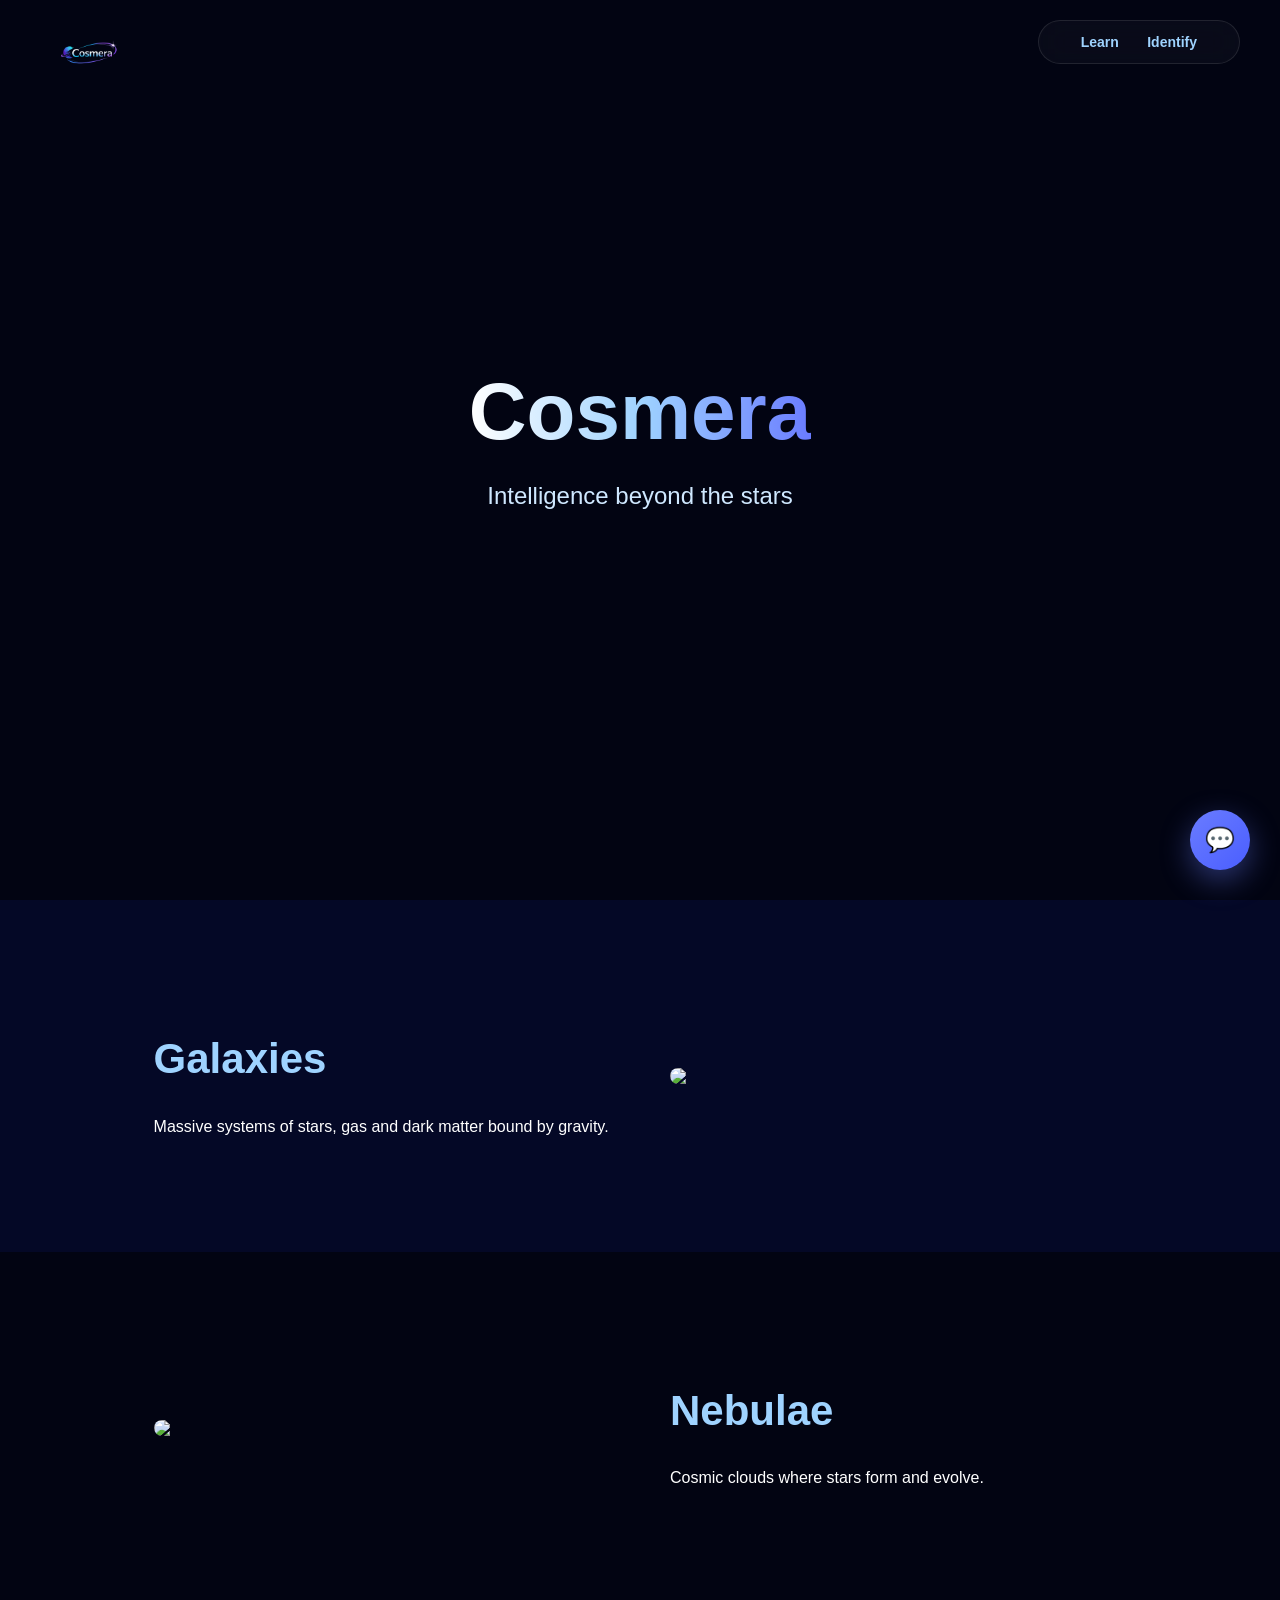
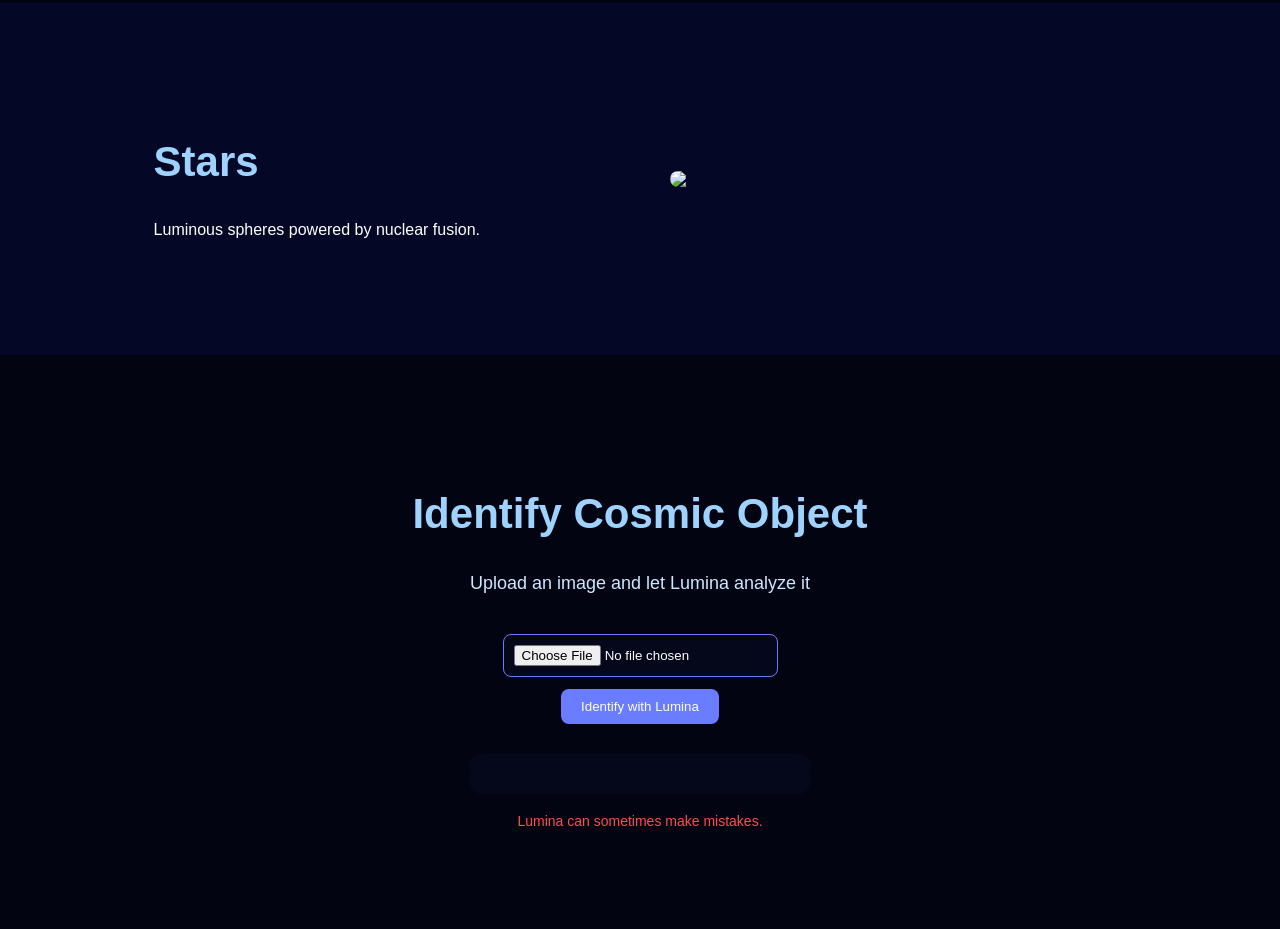
==== index.html @ 2d5a8a17 "initial commit" ====
<!DOCTYPE html>
<html>

<head>
    <meta charset="UTF-8">
    <title>Cosmera</title>

    <style>
        html,
        body {
            margin: 0;
            padding: 0;
            background: #020412;
            color: white;
            font-family: 'Segoe UI', sans-serif;
            overflow-x: hidden;
        }

        /* NAV */
        nav {
            position: fixed;
            top: 20px;
            right: 40px;
            background: rgba(255, 255, 255, .03);
            backdrop-filter: blur(15px);
            border-radius: 25px;
            padding: 12px 30px;
            border: 1px solid rgba(255, 255, 255, .1);
            z-index: 1000;
        }

        nav a {
            color: #9fd3ff;
            text-decoration: none;
            margin: 0 12px;
            font-weight: 600;
            font-size: 14px;
        }

        /* LOGO */
        .top-left-logo {
            position: fixed;
            top: 20px;
            left: 40px;
            z-index: 1001;
        }

        .top-left-logo img {
            height: 70px
        }

        /* HERO */
        .hero {
            height: 100vh;
            display: flex;
            align-items: center;
            justify-content: center;
            text-align: center;
            background: linear-gradient(rgba(2, 4, 18, .7), rgba(2, 4, 18, .7)),
                url("https://images.unsplash.com/photo-1462331940025-496dfbfc7564") center/cover;
        }

        .hero h1 {
            font-size: 80px;
            margin: 0;
            background: linear-gradient(to right, #fff, #9fd3ff, #6a7cff);
            -webkit-background-clip: text;
            background-clip: text;
            -webkit-text-fill-color: transparent;
        }

        .hero p {
            font-size: 24px;
            color: #cfe8ff
        }

        /* SECTIONS */
        .section {
            display: flex;
            gap: 60px;
            padding: 100px 12%;
            align-items: center;
        }

        .section:nth-child(even) {
            flex-direction: row-reverse;
            background: #040826
        }

        .section img {
            width: 50%;
            border-radius: 20px
        }

        .section .text {
            width: 50%
        }

        .section h2 {
            color: #9fd3ff;
            font-size: 42px
        }

        /* LUMINA PANEL BUTTON */
        #chat-button {
            position: fixed;
            bottom: 30px;
            right: 30px;
            background: linear-gradient(135deg, #6a7cff, #4a5eff);
            color: white;
            width: 60px;
            height: 60px;
            border-radius: 50%;
            display: flex;
            align-items: center;
            justify-content: center;
            cursor: pointer;
            z-index: 1000;
            box-shadow: 0 10px 30px rgba(106, 124, 255, 0.4);
            font-size: 24px;
            transition: 0.3s cubic-bezier(0.175, 0.885, 0.32, 1.275);
        }

        #chat-button:hover {
            transform: scale(1.1);
        }

        /* LUMINA PANEL - GLASSMORPHISM */
        #chat-box {
            position: fixed;
            bottom: 100px;
            right: 30px;
            width: 400px;
            height: 600px;
            background: rgba(11, 16, 40, 0.8);
            backdrop-filter: blur(20px);
            border: 1px solid rgba(255, 255, 255, 0.1);
            border-radius: 24px;
            display: flex;
            flex-direction: column;
            transform: translateY(20px) scale(0.95);
            opacity: 0;
            pointer-events: none;
            transition: .4s cubic-bezier(0.4, 0, 0.2, 1);
            z-index: 999;
            box-shadow: 0 20px 50px rgba(0, 0, 0, 0.5);
            overflow: hidden;
        }

        #chat-box.open {
            transform: translateY(0) scale(1);
            opacity: 1;
            pointer-events: all;
        }

        #chat-header {
            background: rgba(255, 255, 255, 0.05);
            padding: 20px;
            text-align: left;
            font-weight: 700;
            font-size: 18px;
            display: flex;
            align-items: center;
            gap: 12px;
            border-bottom: 1px solid rgba(255, 255, 255, 0.05);
        }

        #chat-header::before {
            content: '';
            width: 10px;
            height: 10px;
            background: #00ff88;
            border-radius: 50%;
            box-shadow: 0 0 10px #00ff88;
        }

        #chat-messages {
            flex: 1;
            overflow-y: auto;
            padding: 20px;
            display: flex;
            flex-direction: column;
            gap: 16px;
            scrollbar-width: thin;
            scrollbar-color: rgba(255, 255, 255, 0.1) transparent;
        }

        /* MESSAGE BUBBLES */
        .msg {
            max-width: 85%;
            padding: 12px 16px;
            border-radius: 18px;
            font-size: 14px;
            line-height: 1.6;
            animation: fadeIn 0.3s ease;
        }

        @keyframes fadeIn {
            from {
                opacity: 0;
                transform: translateY(10px);
            }

            to {
                opacity: 1;
                transform: translateY(0);
            }
        }

        .user-msg {
            align-self: flex-end;
            background: #6a7cff;
            color: white;
            border-bottom-right-radius: 4px;
        }

        .bot-msg {
            align-self: flex-start;
            background: rgba(255, 255, 255, 0.08);
            color: #e0e0e0;
            border-bottom-left-radius: 4px;
        }

        .bot-msg b {
            color: #9fd3ff;
            display: block;
            margin-bottom: 4px;
            font-size: 12px;
            text-transform: uppercase;
            letter-spacing: 1px;
        }

        #chat-input-area {
            display: flex;
            align-items: center;
            background: rgba(255, 255, 255, 0.03);
            border-top: 1px solid rgba(255, 255, 255, 0.05);
            padding: 15px 20px;
            gap: 10px;
        }

        #chat-input {
            flex: 1;
            background: rgba(255, 255, 255, 0.05);
            border: 1px solid rgba(255, 255, 255, 0.1);
            color: white;
            outline: none;
            font-size: 14px;
            padding: 12px 16px;
            border-radius: 12px;
            transition: 0.3s;
        }

        #chat-input:focus {
            border-color: #6a7cff;
            background: rgba(255, 255, 255, 0.08);
        }

        #stop-btn {
            background: rgba(255, 77, 77, 0.15);
            border: 1px solid rgba(255, 77, 77, 0.3);
            color: #ff4d4d;
            width: 42px;
            height: 42px;
            border-radius: 12px;
            display: none;
            align-items: center;
            justify-content: center;
            cursor: pointer;
            transition: 0.3s;
        }

        #stop-btn:hover {
            background: #ff4d4d;
            color: white;
        }
    </style>

    <style>
        /* ... existing styles ... */

        /* IDENTIFY SECTION */
        .lumina {
            text-align: center;
            padding: 100px 12%;
            background: #020412;
        }

        .lumina h2 {
            color: #9fd3ff;
            font-size: 42px;
        }

        .lumina p {
            color: #cfe8ff;
            font-size: 18px;
        }

        .upload {
            margin-top: 40px;
        }

        .upload input {
            padding: 10px;
            border-radius: 8px;
            border: 1px solid #6a7cff;
            background: #05081a;
            color: white;
        }

        .upload button {
            margin-top: 12px;
            padding: 10px 20px;
            background: #6a7cff;
            border: none;
            color: white;
            border-radius: 8px;
            cursor: pointer;
        }

        .upload button:hover {
            background: #5568e6;
        }

        #result {
            margin-top: 30px;
            padding: 20px;
            background: #05081a;
            border-radius: 12px;
            display: inline-block;
            min-width: 300px;
        }

        #result h3 {
            color: #9fd3ff;
            margin-bottom: 10px;
        }

        #result p {
            color: #cfe8ff;
            font-size: 16px;
        }

        #note {
            margin-top: 15px;
            color: #ff4d4d;
            font-size: 14px;
        }
    </style>
</head>

<body>

    <a class="top-left-logo">
        <img src="cosmera-logo.png">
    </a>

    <nav>
        <a href="#learn">Learn</a>
        <a href="#identify">Identify</a>
    </nav>

    <section class="hero">
        <div>
            <h1>Cosmera</h1>
            <p>Intelligence beyond the stars</p>
        </div>
    </section>

    <section class="section" id="learn">
        <img src="https://images.unsplash.com/photo-1446776811953-b23d57bd21aa">
        <div class="text">
            <h2>Galaxies</h2>
            <p>Massive systems of stars, gas and dark matter bound by gravity.</p>
        </div>
    </section>

    <section class="section">
        <img src="https://images.unsplash.com/photo-1465101046530-73398c7f28ca">
        <div class="text">
            <h2>Nebulae</h2>
            <p>Cosmic clouds where stars form and evolve.</p>
        </div>
    </section>

    <section class="section">
        <img src="https://images.unsplash.com/photo-1504384308090-c894fdcc538d">
        <div class="text">
            <h2>Stars</h2>
            <p>Luminous spheres powered by nuclear fusion.</p>
        </div>
    </section>

    <section class="lumina" id="identify">
        <h2>Identify Cosmic Object</h2>
        <p>Upload an image and let Lumina analyze it</p>

        <div class="upload">
            <input type="file" id="imageInput"><br>
            <button onclick="sendImage()">Identify with Lumina</button>
        </div>

        <div id="result"></div>
        <div id="note">Lumina can sometimes make mistakes.</div>
    </section>

    <div id="chat-button">💬</div>

    <div id="chat-box">
        <div id="chat-header">Lumina Assistant</div>
        <div id="chat-messages"></div>

        <div id="chat-input-area">
            <input id="chat-input" placeholder="Ask astronomy only...">
            <button id="stop-btn">⏹</button>
        </div>
    </div>

    <script>
        const btn = document.getElementById("chat-button");
        const box = document.getElementById("chat-box");
        const input = document.getElementById("chat-input");
        const messages = document.getElementById("chat-messages");
        const stopBtn = document.getElementById("stop-btn");

        let controller = null;
        let introduced = false;

        /* OPEN PANEL */
        btn.onclick = () => {
            box.classList.toggle("open");

            if (!introduced) {
                const welcome = document.createElement("div");
                welcome.className = "msg bot-msg";
                welcome.innerHTML = "<b>Lumina</b> Hello! I'm your astronomy assistant. How can I help you explore the cosmos today?";
                messages.appendChild(welcome);
                introduced = true;
            }
        };

        /* SEND MESSAGE */
        input.addEventListener("keypress", async e => {
            if (e.key === "Enter") {
                const text = input.value.trim();
                if (!text) return;
                input.value = "";
                streamChat(text);
            }
        });

        async function streamChat(text, isAuto = false) {
            if (!isAuto) {
                const userBubble = document.createElement("div");
                userBubble.className = "msg user-msg";
                userBubble.innerText = text;
                messages.appendChild(userBubble);
            }

            const botBubble = document.createElement("div");
            botBubble.className = "msg bot-msg";
            botBubble.innerHTML = "<b>Lumina</b> ";
            messages.appendChild(botBubble);

            const contentSpan = document.createElement("span");
            botBubble.appendChild(contentSpan);

            messages.scrollTop = messages.scrollHeight;

            controller = new AbortController();
            stopBtn.style.display = "flex";

            try {
                const res = await fetch("/chat", {
                    method: "POST",
                    headers: { "Content-Type": "application/json" },
                    body: JSON.stringify({ message: text }),
                    signal: controller.signal
                });

                const reader = res.body.getReader();
                const dec = new TextDecoder();

                while (true) {
                    const { done, value } = await reader.read();
                    if (done) break;
                    contentSpan.innerHTML += dec.decode(value, { stream: true });
                    messages.scrollTop = messages.scrollHeight;
                }
            } catch (err) {
                if (err.name !== 'AbortError') {
                    contentSpan.innerHTML += " <br>⚠ <i>Connection lost</i>";
                }
            }

            stopBtn.style.display = "none";
        }

        /* STOP */
        stopBtn.onclick = () => {
            if (controller) controller.abort();
            stopBtn.style.display = "none";
        };

        async function sendImage() {
            const fileInput = document.getElementById("imageInput");
            const result = document.getElementById("result");

            if (!fileInput.files.length) {
                result.innerText = "Please select an image";
                return;
            }

            const formData = new FormData();
            formData.append("file", fileInput.files[0]);

            result.innerText = "Lumina is analyzing...";

            try {
                const response = await fetch("/predict", {
                    method: "POST",
                    body: formData
                });

                if (!response.ok) throw new Error("Server error");

                const data = await response.json();
                result.innerText = `Lumina identifies this as: ${data.prediction} (Confidence: ${Math.round(data.confidence * 100)}%)`;

                // Integrate with Lumina AI for automatic explanation
                if (!box.classList.contains("open")) {
                    box.classList.add("open");
                    introduced = true;
                }
                streamChat(`I just identified an object as a ${data.prediction}. Can you explain what that is?`, true);
            } catch (err) {
                result.innerText = "⚠ Identification failed. Is the server running?";
            }
        }
    </script>



</body>

</html>
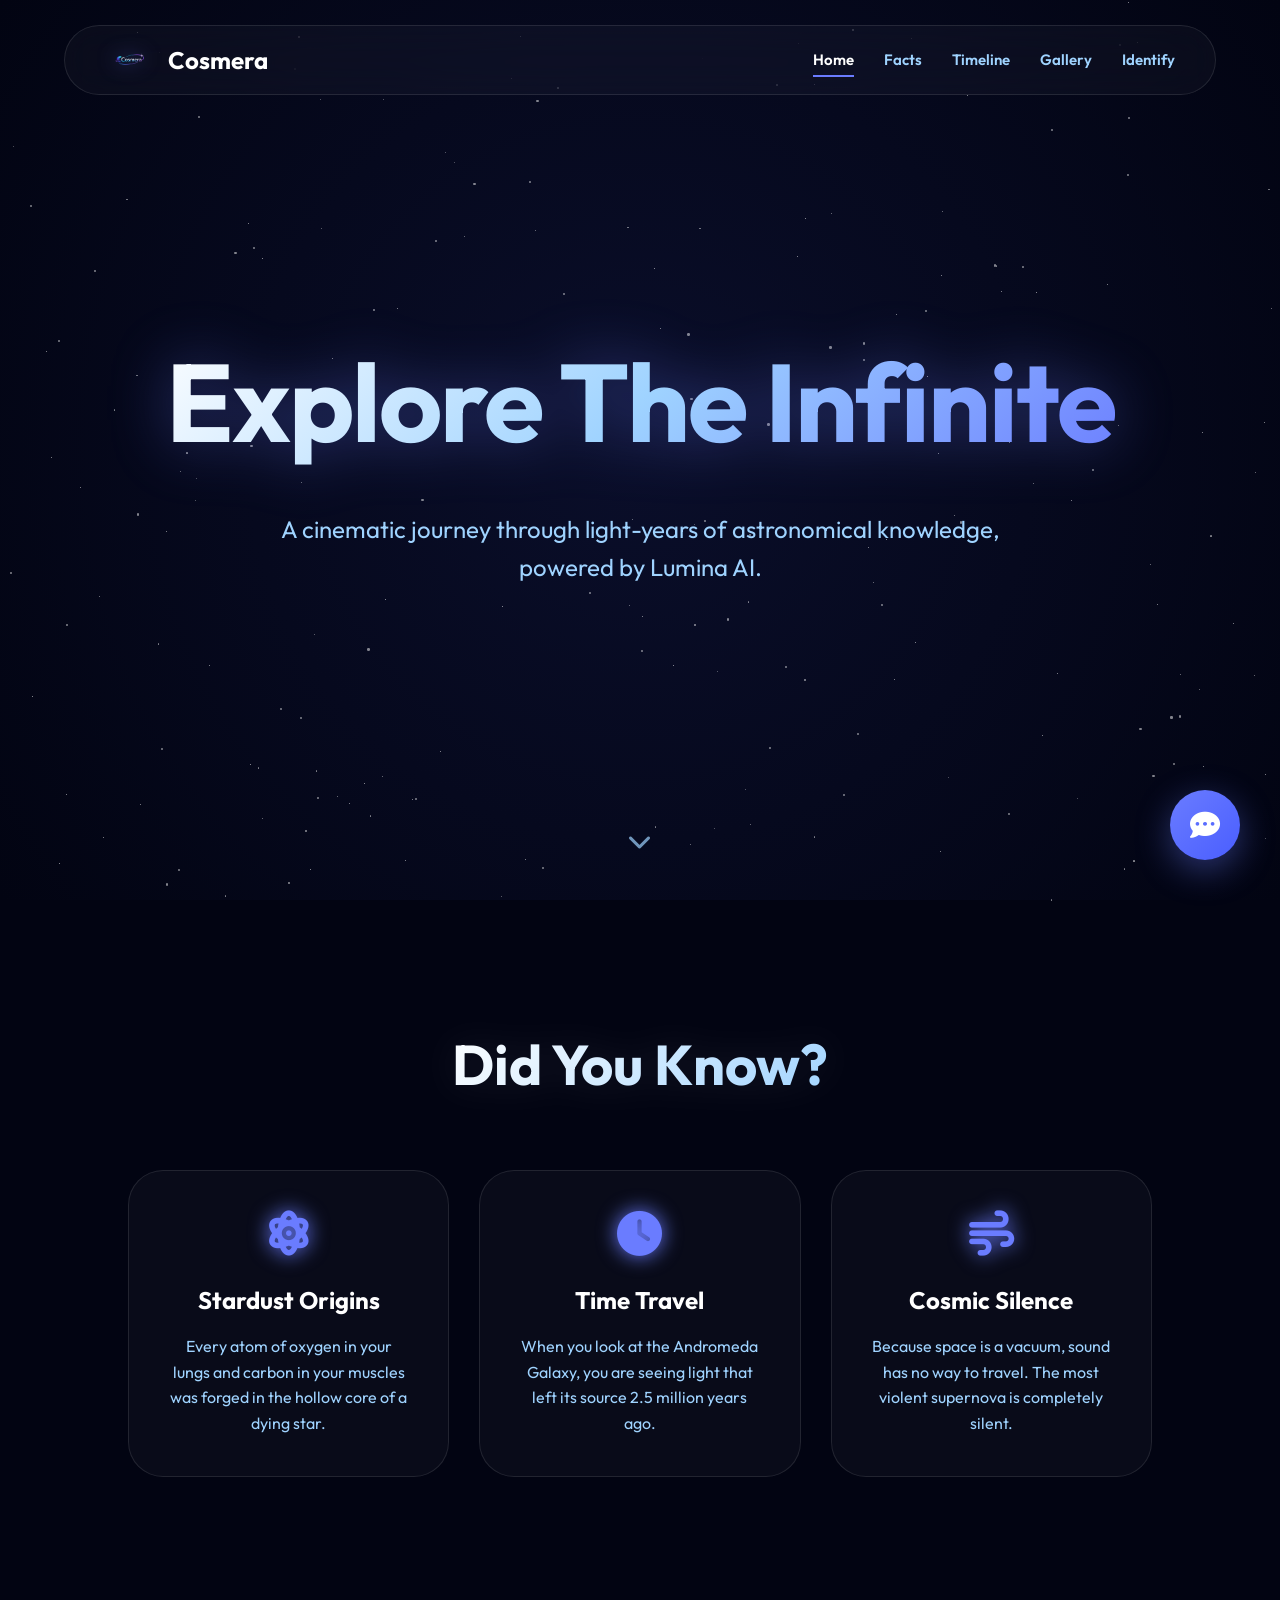
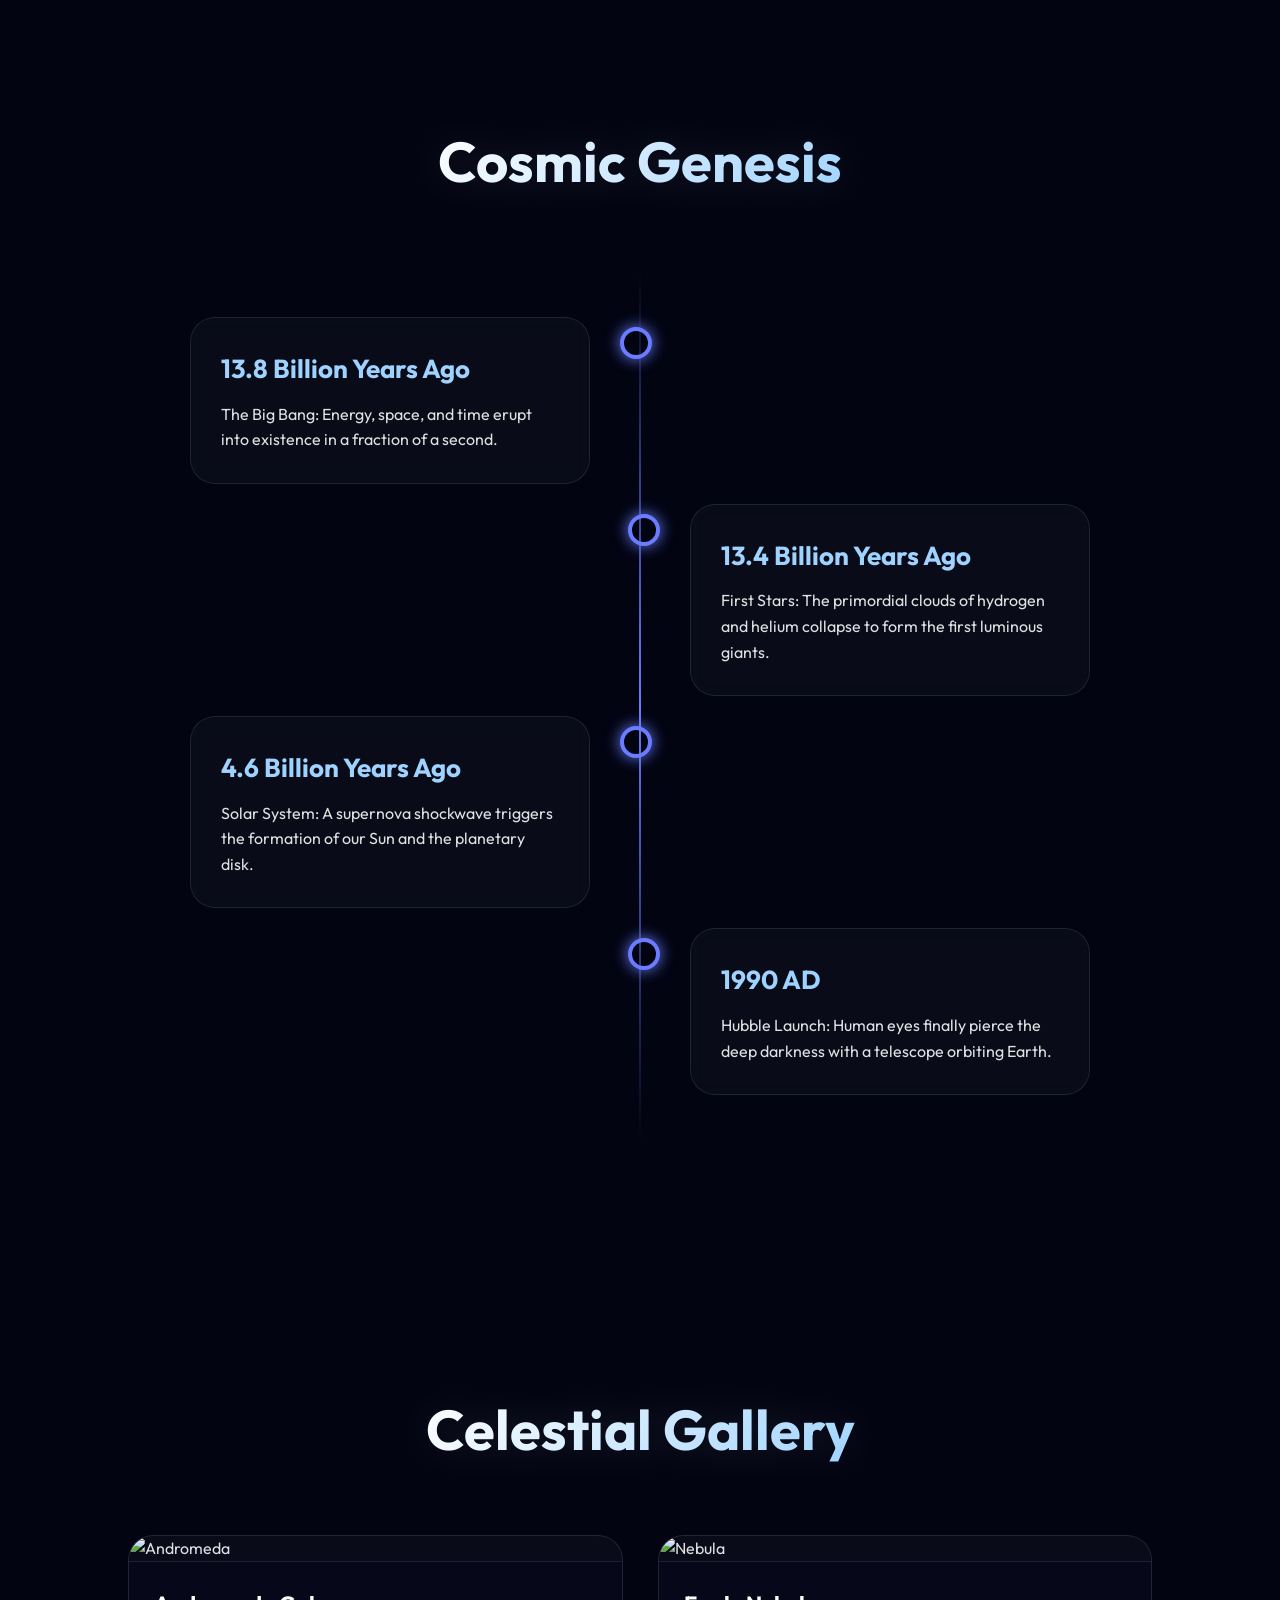
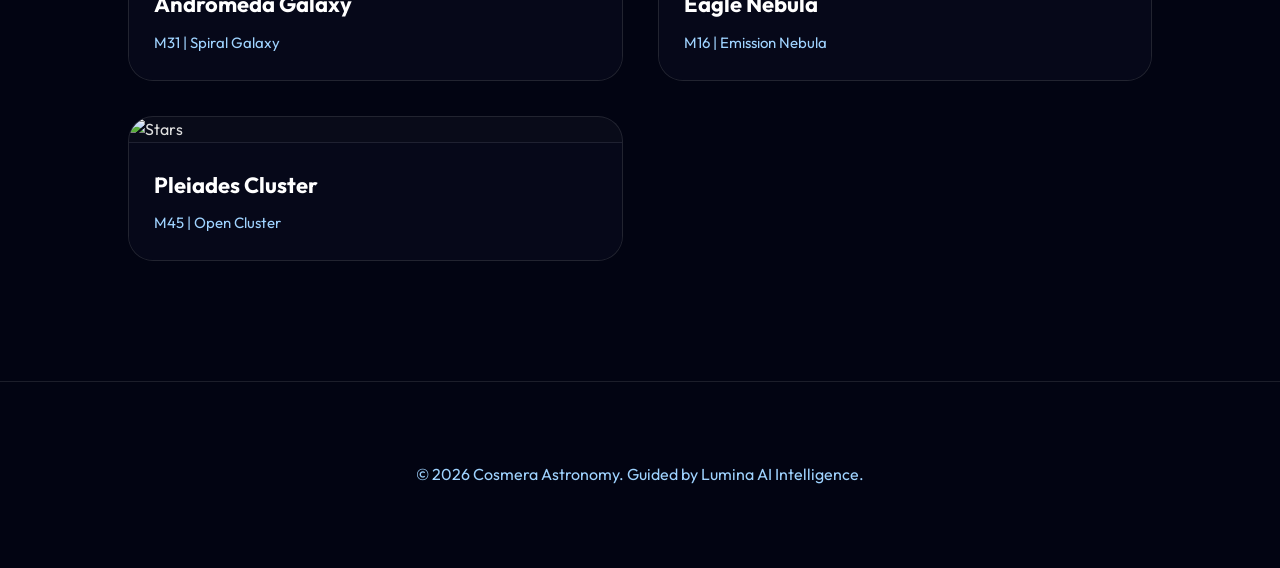
==== commit 945ab4bc: "Enhance UI with premium cosmic theme, timeline, facts, and improved Lumina chatbot" ====
--- a/index.html
+++ b/index.html
@@ -1,546 +1,925 @@
 <!DOCTYPE html>
-<html>
-
+<html lang="en">
 <head>
     <meta charset="UTF-8">
-    <title>Cosmera</title>
-
+    <meta name="viewport" content="width=device-width, initial-scale=1.0">
+    <title>Cosmera | Journey Through the Cosmos</title>
+    <!-- Modern Typography -->
+    <link href="https://fonts.googleapis.com/css2?family=Outfit:wght@300;400;600;700&display=swap" rel="stylesheet">
+    <!-- Font Awesome for Icons -->
+    <link rel="stylesheet" href="https://cdnjs.cloudflare.com/ajax/libs/font-awesome/6.4.0/css/all.min.css">
+    
     <style>
-        html,
-        body {
+        :root {
+            --bg-deep: #020412;
+            --bg-dark: #05081a;
+            --accent-primary: #6a7cff;
+            --accent-secondary: #9fd3ff;
+            --accent-glow: rgba(106, 124, 255, 0.4);
+            --text-main: #e0e0e0;
+            --text-dim: #9fd3ff;
+            --glass: rgba(255, 255, 255, 0.03);
+            --glass-border: rgba(255, 255, 255, 0.1);
+            --transition-smooth: all 0.5s cubic-bezier(0.4, 0, 0.2, 1);
+        }
+
+        * {
             margin: 0;
             padding: 0;
-            background: #020412;
-            color: white;
-            font-family: 'Segoe UI', sans-serif;
+            box-sizing: border-box;
+            scroll-behavior: smooth;
+        }
+
+        body {
+            background: var(--bg-deep);
+            color: var(--text-main);
+            font-family: 'Outfit', sans-serif;
             overflow-x: hidden;
-        }
-
-        /* NAV */
+            line-height: 1.6;
+        }
+
+        /* --- Global Effects --- */
+        #starfield {
+            position: fixed;
+            top: 0;
+            left: 0;
+            width: 100%;
+            height: 100%;
+            z-index: -1;
+            background: radial-gradient(circle at center, #0a0e2a 0%, #020412 100%);
+        }
+
+        .star {
+            position: absolute;
+            background: white;
+            border-radius: 50%;
+            opacity: 0.5;
+            animation: twinkle var(--duration) infinite ease-in-out;
+        }
+
+        @keyframes twinkle {
+            0%, 100% { opacity: 0.3; transform: scale(1); }
+            50% { opacity: 1; transform: scale(1.2); }
+        }
+
+        /* --- Navigation --- */
         nav {
             position: fixed;
-            top: 20px;
-            right: 40px;
-            background: rgba(255, 255, 255, .03);
-            backdrop-filter: blur(15px);
-            border-radius: 25px;
-            padding: 12px 30px;
-            border: 1px solid rgba(255, 255, 255, .1);
+            top: 25px;
+            left: 50%;
+            transform: translateX(-50%);
+            width: 90%;
+            max-width: 1200px;
+            background: var(--glass);
+            backdrop-filter: blur(20px);
+            border: 1px solid var(--glass-border);
+            border-radius: 100px;
+            padding: 15px 40px;
+            display: flex;
+            justify-content: space-between;
+            align-items: center;
             z-index: 1000;
-        }
-
-        nav a {
-            color: #9fd3ff;
+            transition: var(--transition-smooth);
+        }
+
+        nav.scrolled {
+            top: 10px;
+            width: 95%;
+            padding: 10px 30px;
+            background: rgba(5, 8, 26, 0.9);
+            box-shadow: 0 10px 30px rgba(0,0,0,0.5);
+        }
+
+        .nav-logo {
+            display: flex;
+            align-items: center;
+            gap: 10px;
             text-decoration: none;
-            margin: 0 12px;
+            color: white;
+            font-weight: 700;
+            font-size: 24px;
+        }
+
+        .nav-logo img {
+            height: 35px;
+            filter: drop-shadow(0 0 10px var(--accent-primary));
+        }
+
+        .nav-links {
+            display: flex;
+            gap: 30px;
+        }
+
+        .nav-links a {
+            color: var(--text-dim);
+            text-decoration: none;
             font-weight: 600;
-            font-size: 14px;
-        }
-
-        /* LOGO */
-        .top-left-logo {
-            position: fixed;
-            top: 20px;
-            left: 40px;
-            z-index: 1001;
-        }
-
-        .top-left-logo img {
-            height: 70px
-        }
-
-        /* HERO */
+            font-size: 15px;
+            transition: 0.3s;
+            position: relative;
+        }
+
+        .nav-links a::after {
+            content: '';
+            position: absolute;
+            bottom: -5px;
+            left: 0;
+            width: 0;
+            height: 2px;
+            background: var(--accent-primary);
+            transition: 0.3s;
+        }
+
+        .nav-links a:hover, .nav-links a.active {
+            color: white;
+        }
+
+        .nav-links a.active::after {
+            width: 100%;
+        }
+
+        /* --- Hero Section --- */
         .hero {
             height: 100vh;
             display: flex;
-            align-items: center;
+            flex-direction: column;
             justify-content: center;
+            align-items: center;
             text-align: center;
-            background: linear-gradient(rgba(2, 4, 18, .7), rgba(2, 4, 18, .7)),
-                url("https://images.unsplash.com/photo-1462331940025-496dfbfc7564") center/cover;
+            padding: 0 20px;
+            position: relative;
+            overflow: hidden;
+        }
+
+        .hero-bg {
+            position: absolute;
+            top: 0;
+            left: 0;
+            width: 100%;
+            height: 100%;
+            background: url('https://images.unsplash.com/photo-1462331940025-496dfbfc7564?auto=format&fit=crop&w=1920&q=80') center/cover;
+            opacity: 0.5;
+            z-index: -1;
+            transform: scale(1.1);
+            animation: pan 60s infinite linear;
+            background-attachment: fixed;
+        }
+
+        @keyframes pan {
+            0% { transform: scale(1.1) rotate(0deg); }
+            50% { transform: scale(1.2) rotate(1.4deg); }
+            100% { transform: scale(1.1) rotate(0deg); }
         }
 
         .hero h1 {
-            font-size: 80px;
-            margin: 0;
-            background: linear-gradient(to right, #fff, #9fd3ff, #6a7cff);
+            font-size: clamp(50px, 10vw, 110px);
+            font-weight: 700;
+            letter-spacing: -2px;
+            margin-bottom: 20px;
+            background: linear-gradient(135deg, #fff 0%, var(--accent-secondary) 50%, var(--accent-primary) 100%);
             -webkit-background-clip: text;
-            background-clip: text;
             -webkit-text-fill-color: transparent;
+            filter: drop-shadow(0 0 30px var(--accent-glow));
+            transform: translateY(30px);
+            opacity: 0;
+            animation: fadeInUp 1s forwards ease-out;
         }
 
         .hero p {
             font-size: 24px;
-            color: #cfe8ff
-        }
-
-        /* SECTIONS */
+            color: var(--text-dim);
+            max-width: 750px;
+            transform: translateY(30px);
+            opacity: 0;
+            animation: fadeInUp 1s 0.3s forwards ease-out;
+        }
+
+        .scroll-indicator {
+            position: absolute;
+            bottom: 40px;
+            left: 50%;
+            transform: translateX(-50%);
+            animation: bounce 2s infinite;
+            color: var(--accent-secondary);
+            font-size: 24px;
+            opacity: 0.7;
+            cursor: pointer;
+        }
+
+        @keyframes fadeInUp { to { transform: translateY(0); opacity: 1; } }
+        @keyframes bounce { 0%, 20%, 50%, 80%, 100% {transform: translate(-50%, 0);} 40% {transform: translate(-50%, -10px);} }
+
+        /* --- Sections General Styling --- */
         .section {
-            display: flex;
-            gap: 60px;
-            padding: 100px 12%;
-            align-items: center;
-        }
-
-        .section:nth-child(even) {
-            flex-direction: row-reverse;
-            background: #040826
-        }
-
-        .section img {
+            padding: 120px 10%;
+            opacity: 0;
+            transform: translateY(50px);
+            transition: 1s cubic-bezier(0.4, 0, 0.2, 1);
+            display: flex;
+            flex-direction: column;
+            align-items: center;
+        }
+
+        .section.visible { opacity: 1; transform: translateY(0); }
+
+        h2.section-title {
+            font-size: 56px;
+            margin-bottom: 60px;
+            text-align: center;
+            background: linear-gradient(135deg, #fff, var(--accent-secondary));
+            -webkit-background-clip: text;
+            -webkit-text-fill-color: transparent;
+            filter: drop-shadow(0 0 20px rgba(255,255,255,0.1));
+        }
+
+        /* --- Facts Section --- */
+        .fact-grid {
+            display: grid;
+            grid-template-columns: repeat(auto-fit, minmax(320px, 1fr));
+            gap: 30px;
+            width: 100%;
+        }
+
+        .fact-card {
+            background: var(--glass);
+            border: 1px solid var(--glass-border);
+            padding: 40px;
+            border-radius: 35px;
+            transition: 0.4s;
+            position: relative;
+            overflow: hidden;
+            text-align: center;
+        }
+
+        .fact-card:hover {
+            transform: translateY(-12px);
+            border-color: var(--accent-primary);
+            box-shadow: 0 15px 40px var(--accent-glow);
+            background: rgba(255,255,255,0.06);
+        }
+
+        .fact-card i {
+            font-size: 45px;
+            color: var(--accent-primary);
+            margin-bottom: 25px;
+            filter: drop-shadow(0 0 10px var(--accent-primary));
+        }
+
+        .fact-card h3 {
+            font-size: 24px;
+            margin-bottom: 15px;
+            color: white;
+        }
+
+        .fact-card p {
+            color: var(--text-dim);
+            font-size: 16px;
+        }
+
+        /* --- Timeline Section --- */
+        .timeline-container {
+            position: relative;
+            max-width: 1000px;
+            width: 100%;
+            margin: 0 auto;
+            padding: 40px 0;
+        }
+
+        .timeline-container::after {
+            content: '';
+            position: absolute;
+            width: 2px;
+            background: linear-gradient(to bottom, transparent, var(--accent-primary), transparent);
+            top: 0;
+            bottom: 0;
+            left: 50%;
+            margin-left: -1px;
+        }
+
+        .timeline-item {
+            padding: 10px 50px;
+            position: relative;
             width: 50%;
-            border-radius: 20px
-        }
-
-        .section .text {
-            width: 50%
-        }
-
-        .section h2 {
-            color: #9fd3ff;
-            font-size: 42px
-        }
-
-        /* LUMINA PANEL BUTTON */
-        #chat-button {
+            opacity: 0;
+            transform: translateX(-50px);
+            transition: 1s;
+        }
+
+        .timeline-item.visible {
+            opacity: 1;
+            transform: translateX(0);
+        }
+
+        .timeline-item.right {
+            left: 50%;
+            transform: translateX(50px);
+        }
+
+        .timeline-item.right.visible {
+            transform: translateX(0);
+        }
+
+        .timeline-item::after {
+            content: '';
+            position: absolute;
+            width: 24px;
+            height: 24px;
+            right: -12px;
+            background-color: var(--bg-deep);
+            border: 4px solid var(--accent-primary);
+            top: 20px;
+            border-radius: 50%;
+            z-index: 1;
+            box-shadow: 0 0 15px var(--accent-primary);
+        }
+
+        .timeline-item.right::after { left: -12px; }
+
+        .timeline-content {
+            padding: 30px;
+            background: var(--glass);
+            border: 1px solid var(--glass-border);
+            border-radius: 25px;
+            backdrop-filter: blur(10px);
+        }
+
+        .timeline-content h3 {
+            color: var(--accent-secondary);
+            font-size: 26px;
+            margin-bottom: 12px;
+        }
+
+        /* --- Gallery Section --- */
+        .gallery-grid {
+            display: grid;
+            grid-template-columns: repeat(auto-fill, minmax(320px, 1fr));
+            gap: 35px;
+            width: 100%;
+        }
+
+        .gallery-card {
+            background: var(--glass);
+            border: 1px solid var(--glass-border);
+            border-radius: 25px;
+            overflow: hidden;
+            cursor: pointer;
+            transition: var(--transition-smooth);
+            position: relative;
+        }
+
+        .gallery-card:hover {
+            transform: translateY(-15px);
+            border-color: var(--accent-primary);
+            box-shadow: 0 20px 40px var(--accent-glow);
+        }
+
+        .gallery-card img {
+            width: 100%;
+            height: 280px;
+            object-fit: cover;
+            transition: 0.6s;
+        }
+
+        .gallery-card:hover img { transform: scale(1.1); }
+
+        .gallery-card-info {
+            padding: 25px;
+            background: rgba(5, 8, 26, 0.8);
+            border-top: 1px solid var(--glass-border);
+        }
+
+        .gallery-card-info h3 { font-size: 22px; color: #fff; margin-bottom: 8px; }
+        .gallery-card-info p { font-size: 15px; color: var(--text-dim); }
+
+        /* --- Modal --- */
+        .modal {
             position: fixed;
-            bottom: 30px;
-            right: 30px;
-            background: linear-gradient(135deg, #6a7cff, #4a5eff);
+            top: 0;
+            left: 0;
+            width: 100%;
+            height: 100%;
+            background: rgba(2, 4, 18, 0.96);
+            backdrop-filter: blur(20px);
+            z-index: 3000;
+            display: none;
+            align-items: center;
+            justify-content: center;
+            opacity: 0;
+            transition: 0.4s;
+        }
+
+        .modal.open { display: flex; opacity: 1; }
+
+        .modal-content {
+            background: var(--bg-dark);
+            border: 1px solid var(--glass-border);
+            width: 90%;
+            max-width: 1000px;
+            border-radius: 35px;
+            padding: 45px;
+            position: relative;
+            display: flex;
+            gap: 45px;
+            box-shadow: 0 30px 100px rgba(0,0,0,0.8);
+            transform: scale(0.9);
+            transition: 0.4s;
+        }
+
+        .modal.open .modal-content { transform: scale(1); }
+
+        .modal-close {
+            position: absolute;
+            top: 25px;
+            right: 25px;
+            background: transparent;
+            border: none;
+            color: var(--text-dim);
+            font-size: 40px;
+            cursor: pointer;
+            transition: 0.3s;
+        }
+
+        .modal-close:hover { color: #fff; transform: rotate(90deg); }
+
+        .modal-image {
+            width: 100%;
+            max-width: 450px;
+            border-radius: 25px;
+            object-fit: cover;
+            box-shadow: 0 10px 40px rgba(0,0,0,0.5);
+        }
+
+        .modal-info { flex: 1; display: flex; flex-direction: column; justify-content: center; }
+        .modal-info h2 { font-size: 44px; color: var(--accent-secondary); margin-bottom: 25px; }
+        .modal-info p { font-size: 18px; color: var(--text-dim); line-height: 1.8; margin-bottom: 35px; }
+
+        .ask-lumina-btn {
+            background: linear-gradient(135deg, var(--accent-primary), #4a5eff);
+            border: none;
             color: white;
-            width: 60px;
-            height: 60px;
-            border-radius: 50%;
-            display: flex;
-            align-items: center;
-            justify-content: center;
+            padding: 16px 35px;
+            border-radius: 100px;
+            font-weight: 700;
+            font-size: 16px;
             cursor: pointer;
-            z-index: 1000;
-            box-shadow: 0 10px 30px rgba(106, 124, 255, 0.4);
-            font-size: 24px;
-            transition: 0.3s cubic-bezier(0.175, 0.885, 0.32, 1.275);
-        }
-
-        #chat-button:hover {
-            transform: scale(1.1);
-        }
-
-        /* LUMINA PANEL - GLASSMORPHISM */
-        #chat-box {
+            transition: 0.3s;
+            display: inline-flex;
+            align-items: center;
+            gap: 15px;
+            width: fit-content;
+            box-shadow: 0 10px 20px var(--accent-glow);
+        }
+
+        .ask-lumina-btn:hover { transform: translateY(-5px); box-shadow: 0 15px 30px var(--accent-glow); }
+
+        /* --- Chat Panel --- */
+        #chatPanel {
             position: fixed;
-            bottom: 100px;
-            right: 30px;
-            width: 400px;
-            height: 600px;
-            background: rgba(11, 16, 40, 0.8);
-            backdrop-filter: blur(20px);
-            border: 1px solid rgba(255, 255, 255, 0.1);
-            border-radius: 24px;
+            top: 0;
+            right: -480px;
+            width: 480px;
+            height: 100vh;
+            background: rgba(5, 8, 26, 0.98);
+            backdrop-filter: blur(45px);
+            border-left: 1px solid var(--glass-border);
+            z-index: 2500;
             display: flex;
             flex-direction: column;
-            transform: translateY(20px) scale(0.95);
-            opacity: 0;
-            pointer-events: none;
-            transition: .4s cubic-bezier(0.4, 0, 0.2, 1);
-            z-index: 999;
-            box-shadow: 0 20px 50px rgba(0, 0, 0, 0.5);
-            overflow: hidden;
-        }
-
-        #chat-box.open {
-            transform: translateY(0) scale(1);
-            opacity: 1;
-            pointer-events: all;
-        }
-
-        #chat-header {
-            background: rgba(255, 255, 255, 0.05);
-            padding: 20px;
-            text-align: left;
-            font-weight: 700;
-            font-size: 18px;
-            display: flex;
-            align-items: center;
-            gap: 12px;
-            border-bottom: 1px solid rgba(255, 255, 255, 0.05);
-        }
-
-        #chat-header::before {
-            content: '';
-            width: 10px;
-            height: 10px;
-            background: #00ff88;
-            border-radius: 50%;
-            box-shadow: 0 0 10px #00ff88;
-        }
+            transition: 0.5s cubic-bezier(0.4, 0, 0.2, 1);
+        }
+
+        #chatPanel.open {
+            right: 0;
+            box-shadow: -30px 0 80px rgba(0, 0, 0, 0.9);
+        }
+
+        .chat-header {
+            padding: 30px;
+            border-bottom: 1px solid var(--glass-border);
+            display: flex;
+            justify-content: space-between;
+            align-items: center;
+        }
+
+        .chat-header h3 { font-size: 22px; display: flex; align-items: center; gap: 15px; }
 
         #chat-messages {
             flex: 1;
             overflow-y: auto;
-            padding: 20px;
+            padding: 25px;
             display: flex;
             flex-direction: column;
-            gap: 16px;
-            scrollbar-width: thin;
-            scrollbar-color: rgba(255, 255, 255, 0.1) transparent;
-        }
-
-        /* MESSAGE BUBBLES */
+            gap: 18px;
+        }
+
         .msg {
             max-width: 85%;
-            padding: 12px 16px;
-            border-radius: 18px;
-            font-size: 14px;
+            padding: 14px 20px;
+            border-radius: 20px;
             line-height: 1.6;
-            animation: fadeIn 0.3s ease;
-        }
-
-        @keyframes fadeIn {
-            from {
-                opacity: 0;
-                transform: translateY(10px);
-            }
-
-            to {
-                opacity: 1;
-                transform: translateY(0);
-            }
-        }
-
-        .user-msg {
-            align-self: flex-end;
-            background: #6a7cff;
-            color: white;
-            border-bottom-right-radius: 4px;
-        }
-
-        .bot-msg {
+            font-size: 15px;
+            animation: msgFade 0.4s forwards;
+            word-wrap: break-word;
+        }
+
+        @keyframes msgFade { from { opacity: 0; transform: translateY(15px); } }
+
+        .user-msg { align-self: flex-end; background: var(--accent-primary); color: white; border-bottom-right-radius: 4px; }
+        .bot-msg { align-self: flex-start; background: rgba(255, 255, 255, 0.08); border: 1px solid var(--glass-border); border-bottom-left-radius: 4px; }
+
+        .typing-indicator {
+            display: none;
             align-self: flex-start;
-            background: rgba(255, 255, 255, 0.08);
-            color: #e0e0e0;
-            border-bottom-left-radius: 4px;
-        }
-
-        .bot-msg b {
-            color: #9fd3ff;
-            display: block;
-            margin-bottom: 4px;
-            font-size: 12px;
-            text-transform: uppercase;
-            letter-spacing: 1px;
-        }
-
-        #chat-input-area {
-            display: flex;
-            align-items: center;
-            background: rgba(255, 255, 255, 0.03);
-            border-top: 1px solid rgba(255, 255, 255, 0.05);
-            padding: 15px 20px;
+            padding: 10px 20px;
+            gap: 5px;
+        }
+        .dot { width: 8px; height: 8px; background: var(--text-dim); border-radius: 50%; animation: pulse 1s infinite alternate; }
+        .dot:nth-child(2) { animation-delay: 0.2s; }
+        .dot:nth-child(3) { animation-delay: 0.4s; }
+        @keyframes pulse { to { opacity: 0.3; transform: scale(0.8); } }
+
+        .chat-suggestions {
+            padding: 15px 25px;
+            display: flex;
+            flex-wrap: wrap;
             gap: 10px;
+            border-top: 1px solid var(--glass-border);
+        }
+
+        .suggestion-btn {
+            background: rgba(255, 255, 255, 0.05);
+            border: 1px solid var(--glass-border);
+            color: var(--text-dim);
+            padding: 8px 16px;
+            border-radius: 25px;
+            font-size: 13px;
+            cursor: pointer;
+            transition: 0.3s;
+        }
+        .suggestion-btn:hover { background: rgba(255,255,255,0.1); border-color: var(--accent-primary); color: #fff; }
+
+        .chat-input-area {
+            padding: 25px;
+            border-top: 1px solid var(--glass-border);
+            display: flex;
+            gap: 15px;
+            align-items: center;
         }
 
         #chat-input {
             flex: 1;
-            background: rgba(255, 255, 255, 0.05);
-            border: 1px solid rgba(255, 255, 255, 0.1);
+            background: rgba(255, 255, 255, 0.06);
+            border: 1px solid var(--glass-border);
+            padding: 14px 25px;
+            border-radius: 100px;
             color: white;
             outline: none;
-            font-size: 14px;
-            padding: 12px 16px;
-            border-radius: 12px;
+            font-size: 15px;
             transition: 0.3s;
         }
 
-        #chat-input:focus {
-            border-color: #6a7cff;
-            background: rgba(255, 255, 255, 0.08);
-        }
-
-        #stop-btn {
-            background: rgba(255, 77, 77, 0.15);
-            border: 1px solid rgba(255, 77, 77, 0.3);
-            color: #ff4d4d;
-            width: 42px;
-            height: 42px;
-            border-radius: 12px;
+        #chat-input:focus { border-color: var(--accent-primary); background: rgba(255,255,255,0.1); }
+
+        .send-btn, .stop-btn {
+            width: 50px;
+            height: 50px;
+            border: none;
+            border-radius: 50%;
+            color: white;
+            cursor: pointer;
+            display: flex;
+            align-items: center;
+            justify-content: center;
+            font-size: 18px;
+            transition: 0.3s;
+        }
+        .send-btn { background: var(--accent-primary); }
+        .stop-btn { background: #ff4a4a; display: none; }
+
+        /* --- Floating UI --- */
+        #chatToggle {
+            position: fixed;
+            bottom: 40px;
+            right: 40px;
+            width: 70px;
+            height: 70px;
+            background: linear-gradient(135deg, var(--accent-primary), #4a5eff);
+            border-radius: 50%;
+            display: flex;
+            align-items: center;
+            justify-content: center;
+            color: white;
+            font-size: 30px;
+            cursor: pointer;
+            box-shadow: 0 10px 35px var(--accent-glow);
+            z-index: 2000;
+            transition: 0.4s;
+        }
+        #chatToggle:hover { transform: scale(1.1) rotate(10deg); }
+
+        #backToTop {
+            position: fixed;
+            bottom: 40px;
+            left: 40px;
+            width: 55px;
+            height: 55px;
+            background: var(--glass);
+            border: 1px solid var(--glass-border);
+            border-radius: 50%;
             display: none;
             align-items: center;
             justify-content: center;
+            color: white;
             cursor: pointer;
+            z-index: 1500;
             transition: 0.3s;
-        }
-
-        #stop-btn:hover {
-            background: #ff4d4d;
-            color: white;
-        }
-    </style>
-
-    <style>
-        /* ... existing styles ... */
-
-        /* IDENTIFY SECTION */
-        .lumina {
+            backdrop-filter: blur(10px);
+        }
+        #backToTop:hover { background: var(--accent-primary); transform: translateY(-5px); }
+
+        /* --- Footer --- */
+        footer {
+            padding: 80px 10%;
+            background: var(--bg-deep);
+            border-top: 1px solid var(--glass-border);
             text-align: center;
-            padding: 100px 12%;
-            background: #020412;
-        }
-
-        .lumina h2 {
-            color: #9fd3ff;
-            font-size: 42px;
-        }
-
-        .lumina p {
-            color: #cfe8ff;
-            font-size: 18px;
-        }
-
-        .upload {
-            margin-top: 40px;
-        }
-
-        .upload input {
-            padding: 10px;
-            border-radius: 8px;
-            border: 1px solid #6a7cff;
-            background: #05081a;
-            color: white;
-        }
-
-        .upload button {
-            margin-top: 12px;
-            padding: 10px 20px;
-            background: #6a7cff;
-            border: none;
-            color: white;
-            border-radius: 8px;
-            cursor: pointer;
-        }
-
-        .upload button:hover {
-            background: #5568e6;
-        }
-
-        #result {
-            margin-top: 30px;
-            padding: 20px;
-            background: #05081a;
-            border-radius: 12px;
-            display: inline-block;
-            min-width: 300px;
-        }
-
-        #result h3 {
-            color: #9fd3ff;
-            margin-bottom: 10px;
-        }
-
-        #result p {
-            color: #cfe8ff;
-            font-size: 16px;
-        }
-
-        #note {
-            margin-top: 15px;
-            color: #ff4d4d;
-            font-size: 14px;
+            color: var(--text-dim);
+        }
+
+        @media (max-width: 900px) {
+            #chatPanel { width: 100%; right: -100%; }
+            .modal-content { flex-direction: column; padding: 25px; }
+            .modal-image { max-width: 100%; }
+            .timeline-container::after { left: 40px; }
+            .timeline-item { width: 100%; padding-left: 80px; padding-right: 25px; text-align: left; }
+            .timeline-item::after { left: 28px; }
+            .right { left: 0%; transform: translateX(-50px); }
         }
     </style>
 </head>
-
 <body>
-
-    <a class="top-left-logo">
-        <img src="cosmera-logo.png">
-    </a>
-
-    <nav>
-        <a href="#learn">Learn</a>
-        <a href="#identify">Identify</a>
+    <div id="starfield"></div>
+
+    <nav id="navbar">
+        <a href="#home" class="nav-logo">
+            <img src="cosmera-logo.png" alt="Logo">
+            <span>Cosmera</span>
+        </a>
+        <div class="nav-links">
+            <a href="#home" class="active">Home</a>
+            <a href="#facts">Facts</a>
+            <a href="#timeline">Timeline</a>
+            <a href="#gallery">Gallery</a>
+            <a href="identify.html">Identify</a>
+        </div>
     </nav>
 
-    <section class="hero">
-        <div>
-            <h1>Cosmera</h1>
-            <p>Intelligence beyond the stars</p>
+    <header class="hero" id="home">
+        <div class="hero-bg"></div>
+        <h1>Explore The Infinite</h1>
+        <p>A cinematic journey through light-years of astronomical knowledge, powered by Lumina AI.</p>
+        <div class="scroll-indicator" onclick="window.scrollTo(0, 800)">
+            <i class="fas fa-chevron-down"></i>
+        </div>
+    </header>
+
+    <section class="section" id="facts">
+        <h2 class="section-title">Did You Know?</h2>
+        <div class="fact-grid">
+            <div class="fact-card">
+                <i class="fas fa-atom"></i>
+                <h3>Stardust Origins</h3>
+                <p>Every atom of oxygen in your lungs and carbon in your muscles was forged in the hollow core of a dying star.</p>
+            </div>
+            <div class="fact-card">
+                <i class="fas fa-clock"></i>
+                <h3>Time Travel</h3>
+                <p>When you look at the Andromeda Galaxy, you are seeing light that left its source 2.5 million years ago.</p>
+            </div>
+            <div class="fact-card">
+                <i class="fas fa-wind"></i>
+                <h3>Cosmic Silence</h3>
+                <p>Because space is a vacuum, sound has no way to travel. The most violent supernova is completely silent.</p>
+            </div>
         </div>
     </section>
 
-    <section class="section" id="learn">
-        <img src="https://images.unsplash.com/photo-1446776811953-b23d57bd21aa">
-        <div class="text">
-            <h2>Galaxies</h2>
-            <p>Massive systems of stars, gas and dark matter bound by gravity.</p>
+    <section class="section" id="timeline">
+        <h2 class="section-title">Cosmic Genesis</h2>
+        <div class="timeline-container">
+            <div class="timeline-item left">
+                <div class="timeline-content">
+                    <h3>13.8 Billion Years Ago</h3>
+                    <p>The Big Bang: Energy, space, and time erupt into existence in a fraction of a second.</p>
+                </div>
+            </div>
+            <div class="timeline-item right">
+                <div class="timeline-content">
+                    <h3>13.4 Billion Years Ago</h3>
+                    <p>First Stars: The primordial clouds of hydrogen and helium collapse to form the first luminous giants.</p>
+                </div>
+            </div>
+            <div class="timeline-item left">
+                <div class="timeline-content">
+                    <h3>4.6 Billion Years Ago</h3>
+                    <p>Solar System: A supernova shockwave triggers the formation of our Sun and the planetary disk.</p>
+                </div>
+            </div>
+            <div class="timeline-item right">
+                <div class="timeline-content">
+                    <h3>1990 AD</h3>
+                    <p>Hubble Launch: Human eyes finally pierce the deep darkness with a telescope orbiting Earth.</p>
+                </div>
+            </div>
         </div>
     </section>
 
-    <section class="section">
-        <img src="https://images.unsplash.com/photo-1465101046530-73398c7f28ca">
-        <div class="text">
-            <h2>Nebulae</h2>
-            <p>Cosmic clouds where stars form and evolve.</p>
+    <section class="section" id="gallery">
+        <h2 class="section-title">Celestial Gallery</h2>
+        <div class="gallery-grid">
+            <div class="gallery-card" onclick="openModal('Andromeda Galaxy', 'Our sister galaxy, a massive spiral structure consisting of over a trillion stars bound by gravity.', 'https://images.unsplash.com/photo-1462332420958-a05d1e002413?auto=format&fit=crop&w=800&q=80')">
+                <img src="https://images.unsplash.com/photo-1462332420958-a05d1e002413?auto=format&fit=crop&w=800&q=80" alt="Andromeda">
+                <div class="gallery-card-info">
+                    <h3>Andromeda Galaxy</h3>
+                    <p>M31 | Spiral Galaxy</p>
+                </div>
+            </div>
+            <div class="gallery-card" onclick="openModal('Eagle Nebula', 'Famous for the Pillars of Creation, this is a vast cluster where young stars erupt into life.', 'https://images.unsplash.com/photo-1446776811953-b23d57bd21aa?auto=format&fit=crop&w=800&q=80')">
+                <img src="https://images.unsplash.com/photo-1446776811953-b23d57bd21aa?auto=format&fit=crop&w=800&q=80" alt="Nebula">
+                <div class="gallery-card-info">
+                    <h3>Eagle Nebula</h3>
+                    <p>M16 | Emission Nebula</p>
+                </div>
+            </div>
+            <div class="gallery-card" onclick="openModal('Pleiades Cluster', 'An open star cluster containing middle-aged, hot B-type stars in the constellation of Taurus.', 'https://images.unsplash.com/photo-1614728894747-a83421e2b9c9?auto=format&fit=crop&w=800&q=80')">
+                <img src="https://images.unsplash.com/photo-1614728894747-a83421e2b9c9?auto=format&fit=crop&w=800&q=80" alt="Stars">
+                <div class="gallery-card-info">
+                    <h3>Pleiades Cluster</h3>
+                    <p>M45 | Open Cluster</p>
+                </div>
+            </div>
         </div>
     </section>
 
-    <section class="section">
-        <img src="https://images.unsplash.com/photo-1504384308090-c894fdcc538d">
-        <div class="text">
-            <h2>Stars</h2>
-            <p>Luminous spheres powered by nuclear fusion.</p>
-        </div>
-    </section>
-
-    <section class="lumina" id="identify">
-        <h2>Identify Cosmic Object</h2>
-        <p>Upload an image and let Lumina analyze it</p>
-
-        <div class="upload">
-            <input type="file" id="imageInput"><br>
-            <button onclick="sendImage()">Identify with Lumina</button>
-        </div>
-
-        <div id="result"></div>
-        <div id="note">Lumina can sometimes make mistakes.</div>
-    </section>
-
-    <div id="chat-button">💬</div>
-
-    <div id="chat-box">
-        <div id="chat-header">Lumina Assistant</div>
-        <div id="chat-messages"></div>
-
-        <div id="chat-input-area">
-            <input id="chat-input" placeholder="Ask astronomy only...">
-            <button id="stop-btn">⏹</button>
+    <div id="chatToggle" onclick="toggleChat()"><i class="fas fa-comment-dots"></i></div>
+    <div id="backToTop" onclick="window.scrollTo(0,0)"><i class="fas fa-chevron-up"></i></div>
+
+    <aside id="chatPanel">
+        <div class="chat-header">
+            <h3><i class="fas fa-robot"></i> Lumina AI Intelligence</h3>
+            <button onclick="toggleChat()" style="background:none; border:none; color:white; font-size:28px; cursor:pointer;">&times;</button>
+        </div>
+        <div id="chat-messages">
+            <div class="msg bot-msg">Hello, voyager. I am Lumina. What celestial mystery shall we unravel today?</div>
+        </div>
+        <div class="typing-indicator" id="typing">
+            <div class="dot"></div><div class="dot"></div><div class="dot"></div>
+        </div>
+        <div class="chat-suggestions">
+            <button class="suggestion-btn" onclick="askQuick('What is a galaxy?')">What is a galaxy?</button>
+            <button class="suggestion-btn" onclick="askQuick('Identify an Image')" style="border-color: var(--accent-primary); color: white;"><i class="fas fa-camera"></i> Identify Image</button>
+            <button class="suggestion-btn" onclick="askQuick('How stars die?')">How stars die?</button>
+        </div>
+        <div class="chat-input-area">
+            <button class="suggestion-btn" onclick="window.location.href='identify.html'" style="padding: 10px; border-radius: 50%; width: 45px; height: 45px; display: flex; align-items: center; justify-content: center; margin-right: 5px;" title="Identify Image">
+                <i class="fas fa-camera"></i>
+            </button>
+            <input type="text" id="chat-input" placeholder="Ask about the universe..." onkeypress="if(event.key==='Enter') sendMessage()">
+            <button class="send-btn" id="sendBtn" onclick="sendMessage()"><i class="fas fa-paper-plane"></i></button>
+            <button class="stop-btn" id="stopBtn" onclick="stopChat()"><i class="fas fa-stop"></i></button>
+        </div>
+    </aside>
+
+    <div class="modal" id="modal">
+        <div class="modal-content">
+            <button class="modal-close" onclick="closeModal()">&times;</button>
+            <img src="" id="modalImg" class="modal-image">
+            <div class="modal-info">
+                <h2 id="modalTitle"></h2>
+                <p id="modalDesc"></p>
+                <button class="ask-lumina-btn" onclick="askLuminaAbout()"><i class="fas fa-robot"></i> Ask Lumina about this</button>
+            </div>
         </div>
     </div>
 
+    <footer>
+        <p>&copy; 2026 Cosmera Astronomy. Guided by Lumina AI Intelligence.</p>
+    </footer>
+
     <script>
-        const btn = document.getElementById("chat-button");
-        const box = document.getElementById("chat-box");
-        const input = document.getElementById("chat-input");
-        const messages = document.getElementById("chat-messages");
-        const stopBtn = document.getElementById("stop-btn");
-
-        let controller = null;
-        let introduced = false;
-
-        /* OPEN PANEL */
-        btn.onclick = () => {
-            box.classList.toggle("open");
-
-            if (!introduced) {
-                const welcome = document.createElement("div");
-                welcome.className = "msg bot-msg";
-                welcome.innerHTML = "<b>Lumina</b> Hello! I'm your astronomy assistant. How can I help you explore the cosmos today?";
-                messages.appendChild(welcome);
-                introduced = true;
-            }
+        // Starfield
+        const starfield = document.getElementById('starfield');
+        for (let i = 0; i < 200; i++) {
+            const s = document.createElement('div');
+            s.className = 'star';
+            const size = Math.random() * 2.5;
+            s.style.width = size + 'px'; s.style.height = size + 'px';
+            s.style.left = Math.random() * 100 + '%'; s.style.top = Math.random() * 100 + '%';
+            s.style.setProperty('--duration', (2 + Math.random() * 4) + 's');
+            starfield.appendChild(s);
+        }
+
+        // Scroll Reveal & Nav Highlight
+        window.onscroll = () => {
+            const nav = document.getElementById('navbar');
+            const bt = document.getElementById('backToTop');
+            if (window.scrollY > 80) nav.classList.add('scrolled'); else nav.classList.remove('scrolled');
+            if (window.scrollY > 500) bt.style.display = 'flex'; else bt.style.display = 'none';
+
+            document.querySelectorAll('.section, .timeline-item').forEach(el => {
+                if (window.scrollY > el.offsetTop - window.innerHeight + 150) el.classList.add('visible');
+            });
+
+            // Nav Highlight
+            const sections = ['home', 'facts', 'timeline', 'gallery'];
+            let current = '';
+            sections.forEach(s => {
+                const el = document.getElementById(s);
+                if (window.scrollY >= el.offsetTop - 200) current = s;
+            });
+            document.querySelectorAll('.nav-links a').forEach(a => {
+                a.classList.remove('active');
+                if (a.getAttribute('href').includes(current)) a.classList.add('active');
+            });
         };
 
-        /* SEND MESSAGE */
-        input.addEventListener("keypress", async e => {
-            if (e.key === "Enter") {
-                const text = input.value.trim();
-                if (!text) return;
-                input.value = "";
-                streamChat(text);
-            }
-        });
-
-        async function streamChat(text, isAuto = false) {
-            if (!isAuto) {
-                const userBubble = document.createElement("div");
-                userBubble.className = "msg user-msg";
-                userBubble.innerText = text;
-                messages.appendChild(userBubble);
-            }
-
-            const botBubble = document.createElement("div");
-            botBubble.className = "msg bot-msg";
-            botBubble.innerHTML = "<b>Lumina</b> ";
-            messages.appendChild(botBubble);
-
-            const contentSpan = document.createElement("span");
-            botBubble.appendChild(contentSpan);
-
-            messages.scrollTop = messages.scrollHeight;
-
-            controller = new AbortController();
-            stopBtn.style.display = "flex";
-
-            try {
-                const res = await fetch("/chat", {
-                    method: "POST",
-                    headers: { "Content-Type": "application/json" },
-                    body: JSON.stringify({ message: text }),
-                    signal: controller.signal
-                });
-
-                const reader = res.body.getReader();
-                const dec = new TextDecoder();
-
-                while (true) {
-                    const { done, value } = await reader.read();
-                    if (done) break;
-                    contentSpan.innerHTML += dec.decode(value, { stream: true });
-                    messages.scrollTop = messages.scrollHeight;
-                }
-            } catch (err) {
-                if (err.name !== 'AbortError') {
-                    contentSpan.innerHTML += " <br>⚠ <i>Connection lost</i>";
-                }
-            }
-
-            stopBtn.style.display = "none";
-        }
-
-        /* STOP */
-        stopBtn.onclick = () => {
-            if (controller) controller.abort();
-            stopBtn.style.display = "none";
-        };
-
-        async function sendImage() {
-            const fileInput = document.getElementById("imageInput");
-            const result = document.getElementById("result");
-
-            if (!fileInput.files.length) {
-                result.innerText = "Please select an image";
+        // Modal
+        function openModal(t, d, i) {
+            document.getElementById('modalTitle').innerText = t;
+            document.getElementById('modalDesc').innerText = d;
+            document.getElementById('modalImg').src = i;
+            const m = document.getElementById('modal');
+            m.style.display = 'flex';
+            setTimeout(() => m.classList.add('open'), 10);
+        }
+        function closeModal() {
+            const m = document.getElementById('modal');
+            m.classList.remove('open');
+            setTimeout(() => m.style.display = 'none', 400);
+        }
+
+        // Chat Logic
+        let abortController = null;
+        function toggleChat() { document.getElementById('chatPanel').classList.toggle('open'); }
+        function askQuick(txt) { 
+            if(txt === 'Identify an Image') {
+                window.location.href = 'identify.html';
                 return;
             }
-
-            const formData = new FormData();
-            formData.append("file", fileInput.files[0]);
-
-            result.innerText = "Lumina is analyzing...";
-
+            document.getElementById('chat-input').value = txt; 
+            sendMessage(); 
+        }
+        
+        async function sendMessage() {
+            const input = document.getElementById('chat-input');
+            const msg = input.value.trim();
+            if (!msg) return;
+            addMsg(msg, 'user-msg'); input.value = '';
+            
+            const sb = document.getElementById('sendBtn');
+            const stb = document.getElementById('stopBtn');
+            const typ = document.getElementById('typing');
+            
+            sb.style.display = 'none'; stb.style.display = 'flex';
+            typ.style.display = 'flex';
+            
+            abortController = new AbortController();
             try {
-                const response = await fetch("/predict", {
-                    method: "POST",
-                    body: formData
+                const response = await fetch('/chat', {
+                    method: 'POST',
+                    headers: {'Content-Type': 'application/json'},
+                    body: JSON.stringify({message: msg}),
+                    signal: abortController.signal
                 });
-
-                if (!response.ok) throw new Error("Server error");
-
-                const data = await response.json();
-                result.innerText = `Lumina identifies this as: ${data.prediction} (Confidence: ${Math.round(data.confidence * 100)}%)`;
-
-                // Integrate with Lumina AI for automatic explanation
-                if (!box.classList.contains("open")) {
-                    box.classList.add("open");
-                    introduced = true;
+                const reader = response.body.getReader();
+                typ.style.display = 'none';
+                let botDiv = addMsg('', 'bot-msg');
+                while (true) {
+                    const {done, value} = await reader.read();
+                    if (done) break;
+                    botDiv.innerText += new TextDecoder().decode(value);
+                    document.getElementById('chat-messages').scrollTop = 99999;
                 }
-                streamChat(`I just identified an object as a ${data.prediction}. Can you explain what that is?`, true);
-            } catch (err) {
-                result.innerText = "⚠ Identification failed. Is the server running?";
+            } catch (e) {
+                typ.style.display = 'none';
+                if (e.name === 'AbortError') addMsg("(Stopped)", 'bot-msg');
+                else addMsg("Lumina link interrupted.", 'bot-msg');
+            } finally {
+                sb.style.display = 'flex'; stb.style.display = 'none';
+                abortController = null;
             }
         }
+        function stopChat() { if (abortController) abortController.abort(); }
+        function addMsg(t, c) {
+            const d = document.createElement('div'); d.className = `msg ${c}`; d.innerText = t;
+            const log = document.getElementById('chat-messages'); log.appendChild(d);
+            log.scrollTop = 99999; return d;
+        }
+        function askLuminaAbout() {
+            const t = document.getElementById('modalTitle').innerText;
+            closeModal();
+            setTimeout(() => { if(!document.getElementById('chatPanel').classList.contains('open')) toggleChat(); askQuick('Tell me more about the ' + t); }, 500);
+        }
     </script>
-
-
-
 </body>
-
 </html>
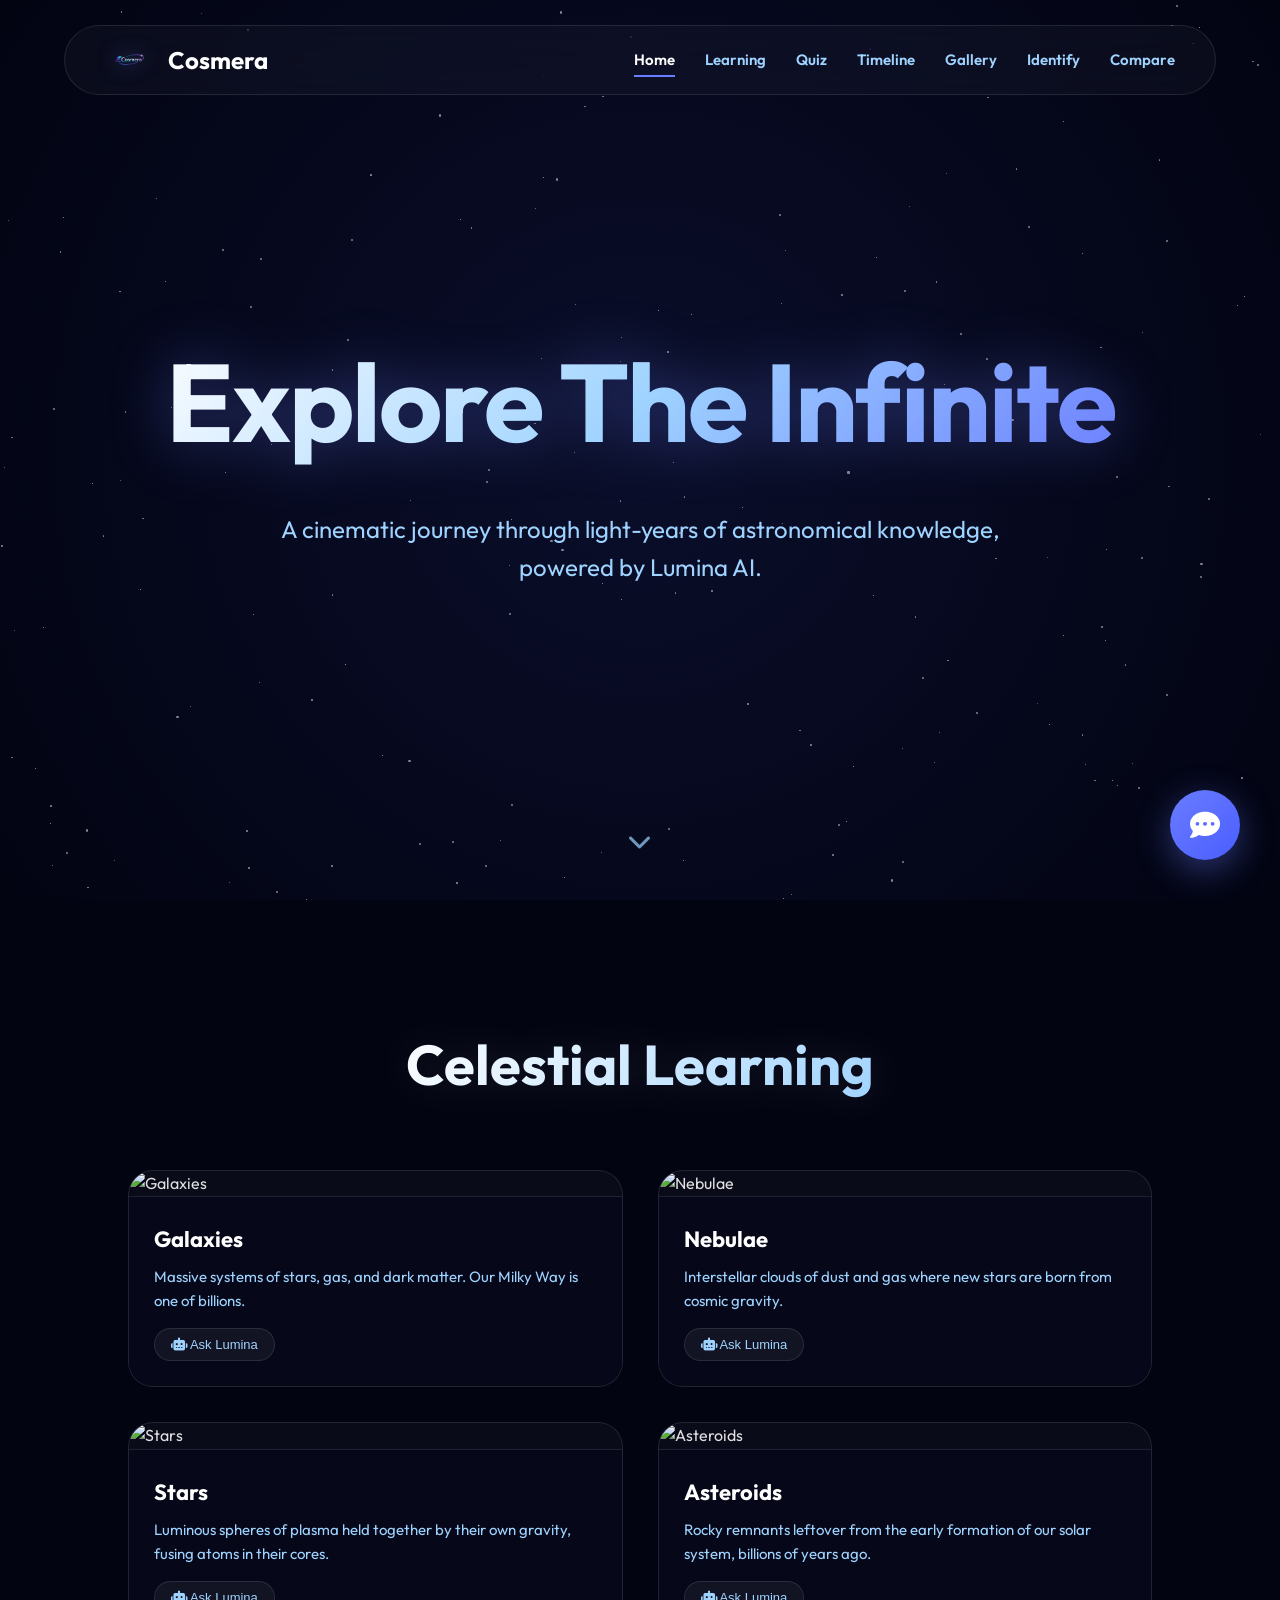
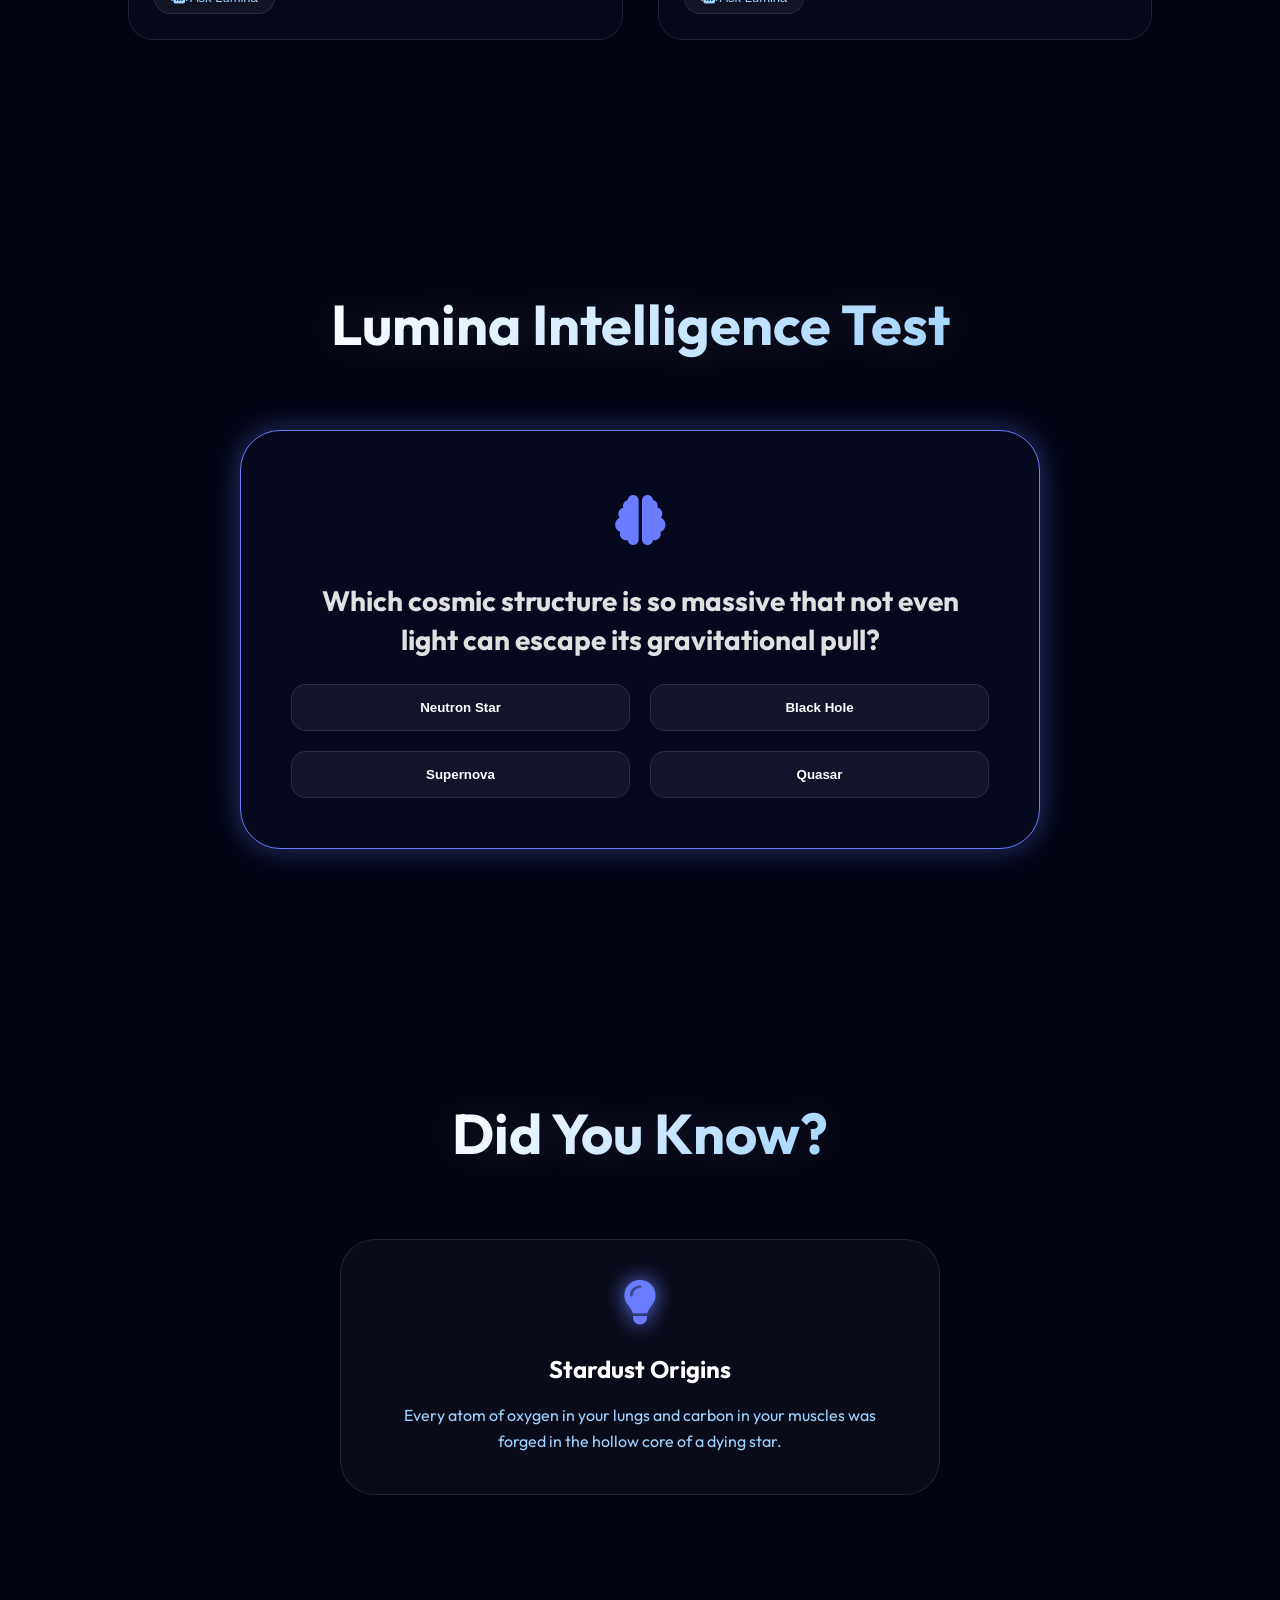
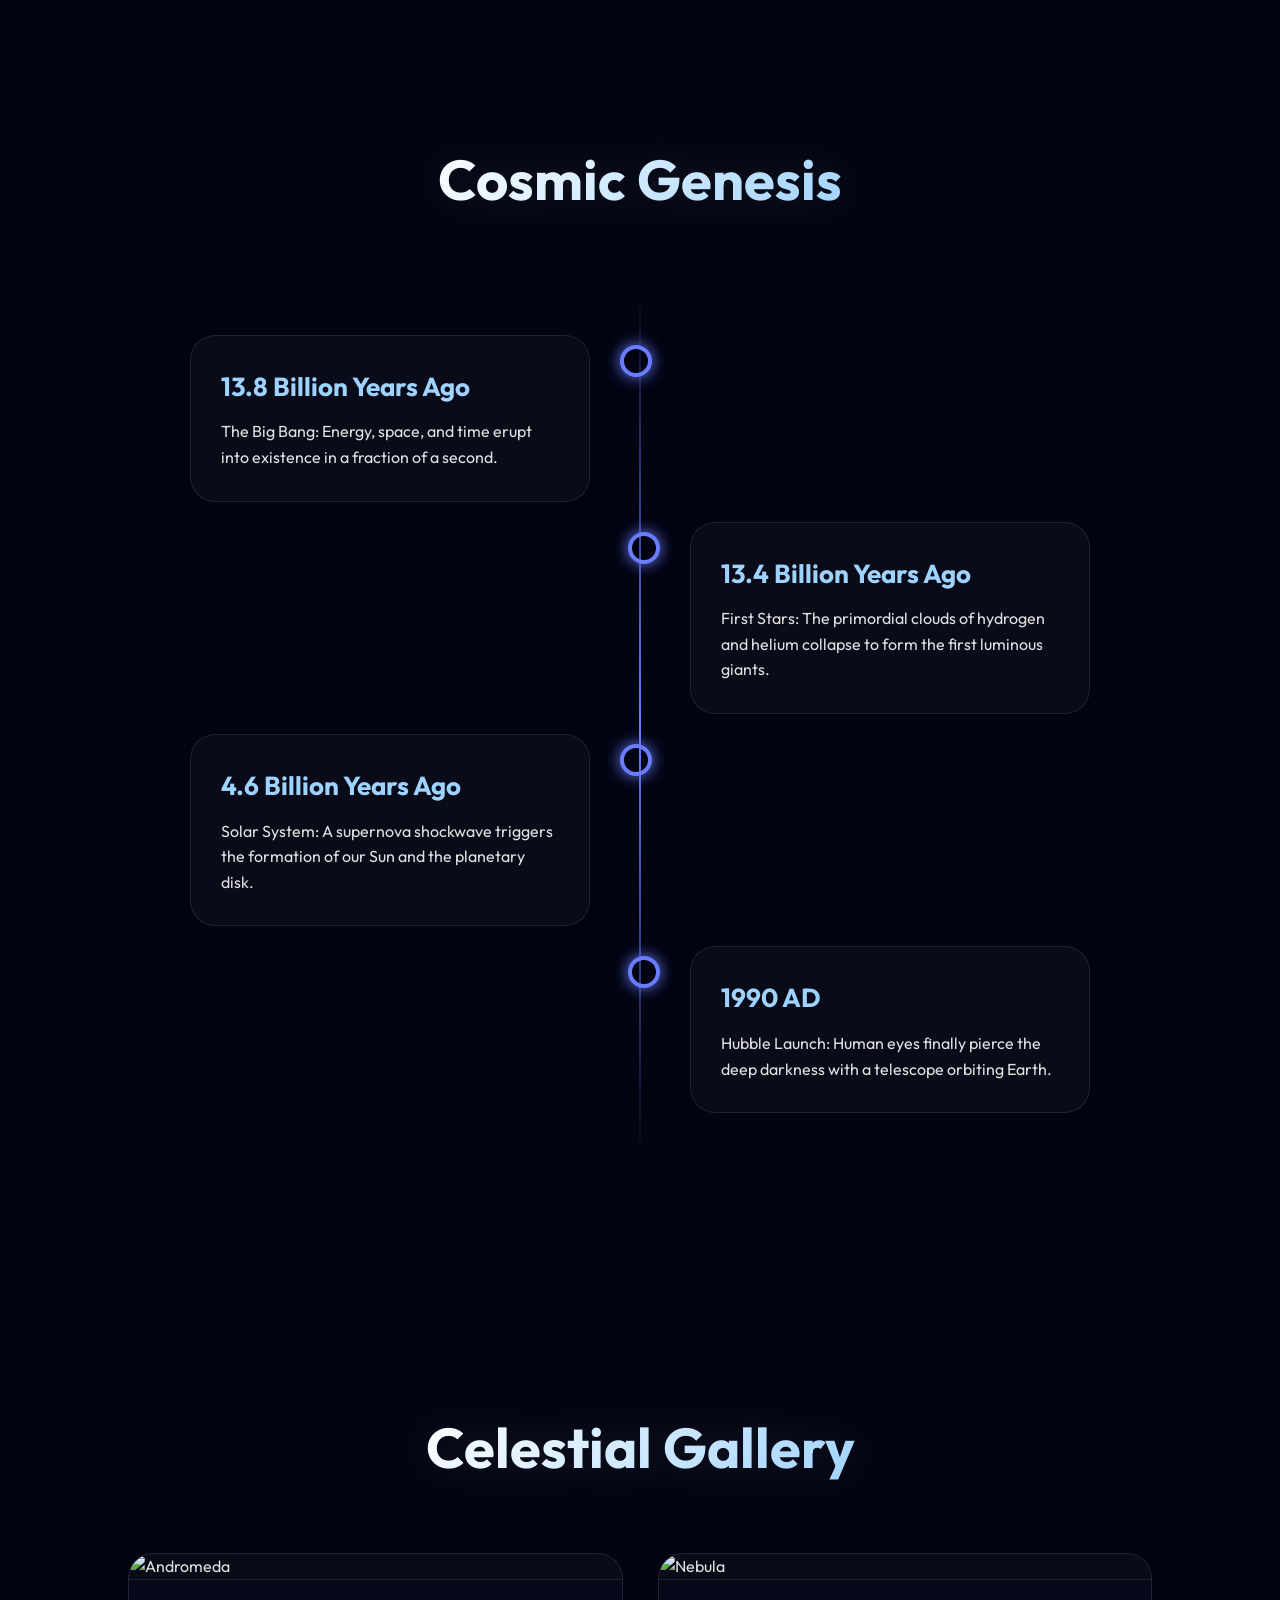
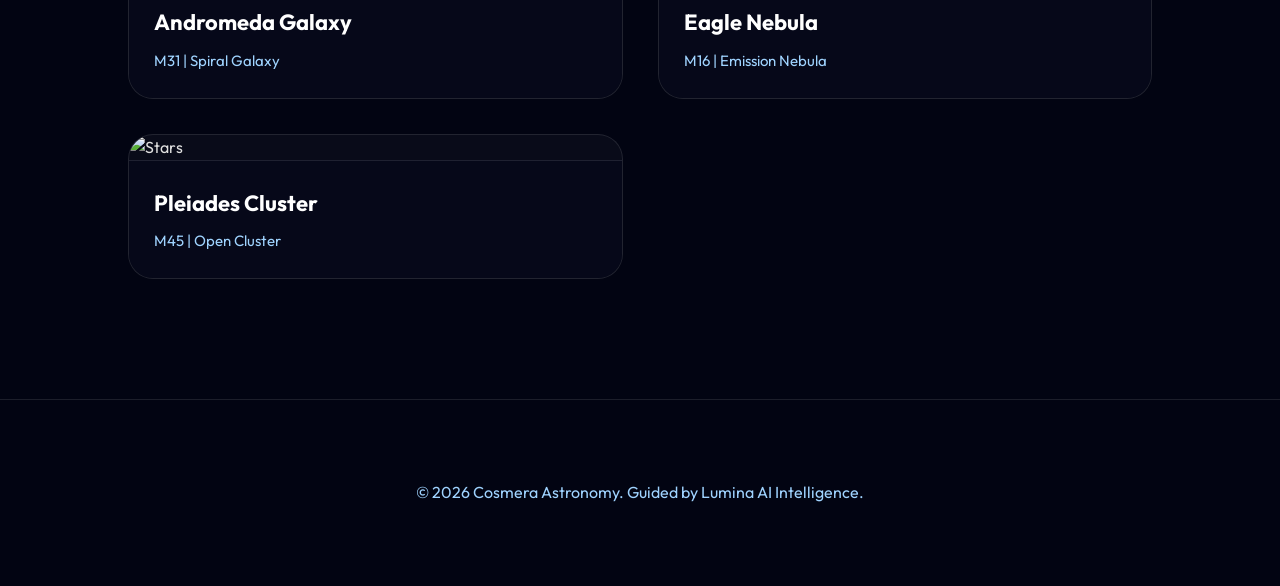
==== commit 896330c2: "Overhaul UI: New Compare page, dynamic quiz, and layout fixes" ====
--- a/index.html
+++ b/index.html
@@ -178,6 +178,7 @@
             margin-bottom: 20px;
             background: linear-gradient(135deg, #fff 0%, var(--accent-secondary) 50%, var(--accent-primary) 100%);
             -webkit-background-clip: text;
+            background-clip: text;
             -webkit-text-fill-color: transparent;
             filter: drop-shadow(0 0 30px var(--accent-glow));
             transform: translateY(30px);
@@ -228,6 +229,7 @@
             text-align: center;
             background: linear-gradient(135deg, #fff, var(--accent-secondary));
             -webkit-background-clip: text;
+            background-clip: text;
             -webkit-text-fill-color: transparent;
             filter: drop-shadow(0 0 20px rgba(255,255,255,0.1));
         }
@@ -646,6 +648,61 @@
             color: var(--text-dim);
         }
 
+        /* --- NASA APOD Section --- */
+        .apod-container {
+            max-width: 1000px;
+            width: 100%;
+            background: var(--glass);
+            border: 1px solid var(--glass-border);
+            border-radius: 40px;
+            overflow: hidden;
+            display: flex;
+            flex-direction: column;
+            gap: 0;
+            margin-top: 40px;
+        }
+        .apod-media { width: 100%; height: 500px; object-fit: cover; }
+        .apod-content { padding: 40px; }
+        .apod-title { font-size: 32px; color: var(--accent-secondary); margin-bottom: 20px; }
+        .apod-text { color: var(--text-dim); line-height: 1.8; margin-bottom: 30px; }
+
+        /* --- Quiz Section --- */
+        .quiz-container {
+            background: var(--glass);
+            border: 1px solid var(--glass-border);
+            padding: 50px;
+            border-radius: 40px;
+            max-width: 800px;
+            width: 100%;
+            text-align: center;
+        }
+        .quiz-img { width: 100%; max-height: 400px; object-fit: cover; border-radius: 20px; margin-bottom: 30px; }
+        .quiz-options { display: grid; grid-template-columns: 1fr 1fr; gap: 20px; margin-top: 25px; }
+        .quiz-btn {
+            background: rgba(255,255,255,0.05);
+            border: 1px solid var(--glass-border);
+            color: white;
+            padding: 15px;
+            border-radius: 15px;
+            cursor: pointer;
+            transition: 0.3s;
+            font-weight: 600;
+        }
+        .quiz-btn:hover { background: var(--accent-primary); box-shadow: 0 0 20px var(--accent-glow); }
+        .quiz-feedback { margin-top: 30px; display: none; padding: 20px; border-radius: 15px; }
+        .correct { background: rgba(0, 255, 100, 0.1); border: 1px solid #00ff64; }
+        .wrong { background: rgba(255, 74, 74, 0.1); border: 1px solid #ff4a4a; }
+
+        /* --- Fact Card Rotation --- */
+        #fact-content { min-height: 100px; transition: 0.5s; }
+        .fade-out { opacity: 0; transform: translateY(-10px); }
+
+        /* --- Comparison Tool --- */
+        .compare-grid { display: grid; grid-template-columns: 1fr 1fr; gap: 30px; width: 100%; margin-top: 40px; }
+        .compare-box { background: var(--glass); border: 2px dashed var(--glass-border); border-radius: 25px; padding: 30px; text-align: center; cursor: pointer; transition: 0.3s; }
+        .compare-box:hover { border-color: var(--accent-primary); background: rgba(106, 124, 255, 0.05); }
+        .compare-preview { width: 100%; height: 200px; object-fit: cover; border-radius: 15px; display: none; margin-bottom: 15px; }
+
         @media (max-width: 900px) {
             #chatPanel { width: 100%; right: -100%; }
             .modal-content { flex-direction: column; padding: 25px; }
@@ -654,6 +711,8 @@
             .timeline-item { width: 100%; padding-left: 80px; padding-right: 25px; text-align: left; }
             .timeline-item::after { left: 28px; }
             .right { left: 0%; transform: translateX(-50px); }
+            .quiz-options { grid-template-columns: 1fr; }
+            .compare-grid { grid-template-columns: 1fr; }
         }
     </style>
 </head>
@@ -667,10 +726,12 @@
         </a>
         <div class="nav-links">
             <a href="#home" class="active">Home</a>
-            <a href="#facts">Facts</a>
+            <a href="#learning">Learning</a>
+            <a href="#quiz">Quiz</a>
             <a href="#timeline">Timeline</a>
             <a href="#gallery">Gallery</a>
             <a href="identify.html">Identify</a>
+            <a href="compare.html">Compare</a>
         </div>
     </nav>
 
@@ -678,28 +739,74 @@
         <div class="hero-bg"></div>
         <h1>Explore The Infinite</h1>
         <p>A cinematic journey through light-years of astronomical knowledge, powered by Lumina AI.</p>
-        <div class="scroll-indicator" onclick="window.scrollTo(0, 800)">
+        <div class="scroll-indicator" onclick="window.scrollTo(0, window.innerHeight)">
             <i class="fas fa-chevron-down"></i>
         </div>
     </header>
+
+    <section class="section" id="learning">
+        <h2 class="section-title">Celestial Learning</h2>
+        <div class="gallery-grid">
+            <div class="gallery-card">
+                <img src="https://images.unsplash.com/photo-1462332420958-a05d1e002413?auto=format&fit=crop&w=400&q=80" alt="Galaxies">
+                <div class="gallery-card-info">
+                    <h3>Galaxies</h3>
+                    <p style="margin-bottom:15px;">Massive systems of stars, gas, and dark matter. Our Milky Way is one of billions.</p>
+                    <button class="suggestion-btn" onclick="askQuick('Explain galaxies in simple terms')"><i class="fas fa-robot"></i> Ask Lumina</button>
+                </div>
+            </div>
+            <div class="gallery-card">
+                <img src="https://images.unsplash.com/photo-1446776811953-b23d57bd21aa?auto=format&fit=crop&w=400&q=80" alt="Nebulae">
+                <div class="gallery-card-info">
+                    <h3>Nebulae</h3>
+                    <p style="margin-bottom:15px;">Interstellar clouds of dust and gas where new stars are born from cosmic gravity.</p>
+                    <button class="suggestion-btn" onclick="askQuick('How do nebulae form stars?')"><i class="fas fa-robot"></i> Ask Lumina</button>
+                </div>
+            </div>
+            <div class="gallery-card">
+                <img src="https://images.unsplash.com/photo-1614728894747-a83421e2b9c9?auto=format&fit=crop&w=400&q=80" alt="Stars">
+                <div class="gallery-card-info">
+                    <h3>Stars</h3>
+                    <p style="margin-bottom:15px;">Luminous spheres of plasma held together by their own gravity, fusing atoms in their cores.</p>
+                    <button class="suggestion-btn" onclick="askQuick('What is the life cycle of a star?')"><i class="fas fa-robot"></i> Ask Lumina</button>
+                </div>
+            </div>
+            <div class="gallery-card">
+                <img src="https://images.unsplash.com/photo-1516331138075-f3adc1e149cd?auto=format&fit=crop&w=400&q=80" alt="Asteroids">
+                <div class="gallery-card-info">
+                    <h3>Asteroids</h3>
+                    <p style="margin-bottom:15px;">Rocky remnants leftover from the early formation of our solar system, billions of years ago.</p>
+                    <button class="suggestion-btn" onclick="askQuick('Where is the asteroid belt located?')"><i class="fas fa-robot"></i> Ask Lumina</button>
+                </div>
+            </div>
+        </div>
+    </section>
+
+
+
+    <section class="section" id="quiz">
+        <h2 class="section-title">Lumina Intelligence Test</h2>
+        <div class="quiz-container" id="quiz-rotation-container" style="background: rgba(106, 124, 255, 0.05); border: 1px solid var(--accent-primary); box-shadow: 0 0 30px var(--accent-glow); transition: 0.5s;">
+            <div style="font-size: 50px; color: var(--accent-primary); margin-bottom: 20px;">
+                <i class="fas fa-brain"></i>
+            </div>
+            <h3 id="quiz-question" style="margin-bottom: 25px; font-size: 28px; line-height: 1.4;">[Loading Lumina Data...]</h3>
+            <div class="quiz-options" id="quiz-options">
+                <!-- Dynamic Options -->
+            </div>
+            <div id="quiz-feedback" class="quiz-feedback"></div>
+        </div>
+    </section>
+
+
 
     <section class="section" id="facts">
         <h2 class="section-title">Did You Know?</h2>
-        <div class="fact-grid">
-            <div class="fact-card">
-                <i class="fas fa-atom"></i>
-                <h3>Stardust Origins</h3>
-                <p>Every atom of oxygen in your lungs and carbon in your muscles was forged in the hollow core of a dying star.</p>
-            </div>
-            <div class="fact-card">
-                <i class="fas fa-clock"></i>
-                <h3>Time Travel</h3>
-                <p>When you look at the Andromeda Galaxy, you are seeing light that left its source 2.5 million years ago.</p>
-            </div>
-            <div class="fact-card">
-                <i class="fas fa-wind"></i>
-                <h3>Cosmic Silence</h3>
-                <p>Because space is a vacuum, sound has no way to travel. The most violent supernova is completely silent.</p>
+        <div class="fact-card" style="max-width: 600px; margin: 0 auto; min-width: 320px;">
+            <i class="fas fa-lightbulb"></i>
+            <div id="fact-content">
+                <h3 id="fact-title">Stardust Origins</h3>
+                <p id="fact-text">Every atom of oxygen in your lungs and carbon in your muscles was forged in the hollow core of a dying star.</p>
             </div>
         </div>
     </section>
@@ -776,9 +883,10 @@
             <div class="dot"></div><div class="dot"></div><div class="dot"></div>
         </div>
         <div class="chat-suggestions">
-            <button class="suggestion-btn" onclick="askQuick('What is a galaxy?')">What is a galaxy?</button>
+            <button class="suggestion-btn" onclick="askQuick('Explain galaxies')">Explain galaxies</button>
+            <button class="suggestion-btn" onclick="askQuick('How do stars form?')">How do stars form?</button>
+            <button class="suggestion-btn" onclick="askQuick('What is dark matter?')">What is dark matter?</button>
             <button class="suggestion-btn" onclick="askQuick('Identify an Image')" style="border-color: var(--accent-primary); color: white;"><i class="fas fa-camera"></i> Identify Image</button>
-            <button class="suggestion-btn" onclick="askQuick('How stars die?')">How stars die?</button>
         </div>
         <div class="chat-input-area">
             <button class="suggestion-btn" onclick="window.location.href='identify.html'" style="padding: 10px; border-radius: 50%; width: 45px; height: 45px; display: flex; align-items: center; justify-content: center; margin-right: 5px;" title="Identify Image">
@@ -797,7 +905,12 @@
             <div class="modal-info">
                 <h2 id="modalTitle"></h2>
                 <p id="modalDesc"></p>
-                <button class="ask-lumina-btn" onclick="askLuminaAbout()"><i class="fas fa-robot"></i> Ask Lumina about this</button>
+                <div style="display:flex; gap:15px; flex-wrap:wrap;">
+                    <button class="ask-lumina-btn" onclick="askLuminaAbout()"><i class="fas fa-robot"></i> Ask Lumina about this</button>
+                    <button class="ask-lumina-btn" style="background:var(--glass); border:1px solid var(--accent-primary);" onclick="window.location.href='identify.html'">
+                        <i class="fas fa-search"></i> Analyze with Lumina
+                    </button>
+                </div>
             </div>
         </div>
     </div>
@@ -807,6 +920,8 @@
     </footer>
 
     <script>
+
+
         // Starfield
         const starfield = document.getElementById('starfield');
         for (let i = 0; i < 200; i++) {
@@ -831,17 +946,92 @@
             });
 
             // Nav Highlight
-            const sections = ['home', 'facts', 'timeline', 'gallery'];
+            const sections = ['home', 'learning', 'quiz', 'timeline', 'gallery'];
             let current = '';
             sections.forEach(s => {
                 const el = document.getElementById(s);
-                if (window.scrollY >= el.offsetTop - 200) current = s;
+                if (el && window.scrollY >= el.offsetTop - 200) current = s;
             });
             document.querySelectorAll('.nav-links a').forEach(a => {
                 a.classList.remove('active');
                 if (a.getAttribute('href').includes(current)) a.classList.add('active');
             });
         };
+
+        // Lumina Real-time Space Quiz
+        const quizData = [
+            {q: "Which cosmic structure is so massive that not even light can escape its gravitational pull?", ans: "Black Hole", options: ["Neutron Star", "Black Hole", "Supernova", "Quasar"], fact: "This area is bounded by an 'event horizon' beyond which escape is impossible."},
+            {q: "What is the most abundant element in the entire observable universe?", ans: "Hydrogen", options: ["Oxygen", "Carbon", "Helium", "Hydrogen"], fact: "Hydrogen atoms make up approximately 75% of the total mass of the universe."},
+            {q: "Which planet is known as the 'Red Planet' due to extensive iron oxide on its surface?", ans: "Mars", options: ["Venus", "Mars", "Jupiter", "Saturn"], fact: "The dust on Mars is so fine it glows red through its thin atmosphere."},
+            {q: "What is the name of the nearest full-sized spiral galaxy to our own Milky Way?", ans: "Andromeda", options: ["Triangulum", "Andromeda", "Sombrero", "Cartwheel"], fact: "It is currently 2.5 million light-years away but getting closer every second."}
+        ];
+        let quizIdx = 0;
+
+        function renderQuiz() {
+            const quiz = quizData[quizIdx];
+            document.getElementById('quiz-question').innerText = quiz.q;
+            const optionsContainer = document.getElementById('quiz-options');
+            optionsContainer.innerHTML = '';
+            quiz.options.forEach(opt => {
+                const btn = document.createElement('button');
+                btn.className = 'quiz-btn';
+                btn.innerText = opt;
+                btn.onclick = () => checkQuiz(opt);
+                optionsContainer.appendChild(btn);
+            });
+            document.getElementById('quiz-feedback').style.display = 'none';
+        }
+
+        setInterval(() => {
+            const container = document.getElementById('quiz-rotation-container');
+            container.style.opacity = '0';
+            setTimeout(() => {
+                quizIdx = (quizIdx + 1) % quizData.length;
+                renderQuiz();
+                container.style.opacity = '1';
+            }, 500);
+        }, 15000);
+
+        renderQuiz();
+
+        // Updated Quiz Feedback with Ask Lumina Feature
+        function checkQuiz(ans) {
+            const feedback = document.getElementById('quiz-feedback');
+            const currentQuiz = quizData[quizIdx];
+            feedback.style.display = 'block';
+            if(ans === currentQuiz.ans) {
+                feedback.className = 'quiz-feedback correct';
+                feedback.innerHTML = `
+                    <strong>Correct!</strong> <br> ${currentQuiz.fact} <br>
+                    <button class="suggestion-btn" style="margin-top:15px;" onclick="askQuick('Explain more about ${currentQuiz.ans}')">Ask Lumina WHY</button>
+                `;
+            } else {
+                feedback.className = 'quiz-feedback wrong';
+                feedback.innerHTML = `
+                    <strong>Incorrect.</strong> The correct answer is ${currentQuiz.ans}. <br>
+                    <button class="suggestion-btn" style="margin-top:15px;" onclick="askQuick('Why is the answer ${currentQuiz.ans} for: ${currentQuiz.q}')">Ask Lumina WHY</button>
+                `;
+            }
+        }
+
+        // Rotating Facts (Increased Timing: 10 seconds)
+        const facts = [
+            {t: "Stardust Origins", p: "Every atom of oxygen in your lungs and carbon in your muscles was forged in the hollow core of a dying star."},
+            {t: "Time Travel", p: "When you look at the Andromeda Galaxy, you are seeing light that left its source 2.5 million years ago."},
+            {t: "Cosmic Silence", p: "Because space is a vacuum, sound has no way to travel. The most violent supernova is completely silent."},
+            {t: "Infinite Scale", p: "There are more stars in the observable universe than there are grains of sand on all the beaches of Earth."}
+        ];
+        let factIdx = 0;
+        setInterval(() => {
+            const content = document.getElementById('fact-content');
+            content.classList.add('fade-out');
+            setTimeout(() => {
+                factIdx = (factIdx + 1) % facts.length;
+                document.getElementById('fact-title').innerText = facts[factIdx].t;
+                document.getElementById('fact-text').innerText = facts[factIdx].p;
+                content.classList.remove('fade-out');
+            }, 500);
+        }, 12000);
 
         // Modal
         function openModal(t, d, i) {
@@ -866,6 +1056,7 @@
                 window.location.href = 'identify.html';
                 return;
             }
+            if(!document.getElementById('chatPanel').classList.contains('open')) toggleChat();
             document.getElementById('chat-input').value = txt; 
             sendMessage(); 
         }
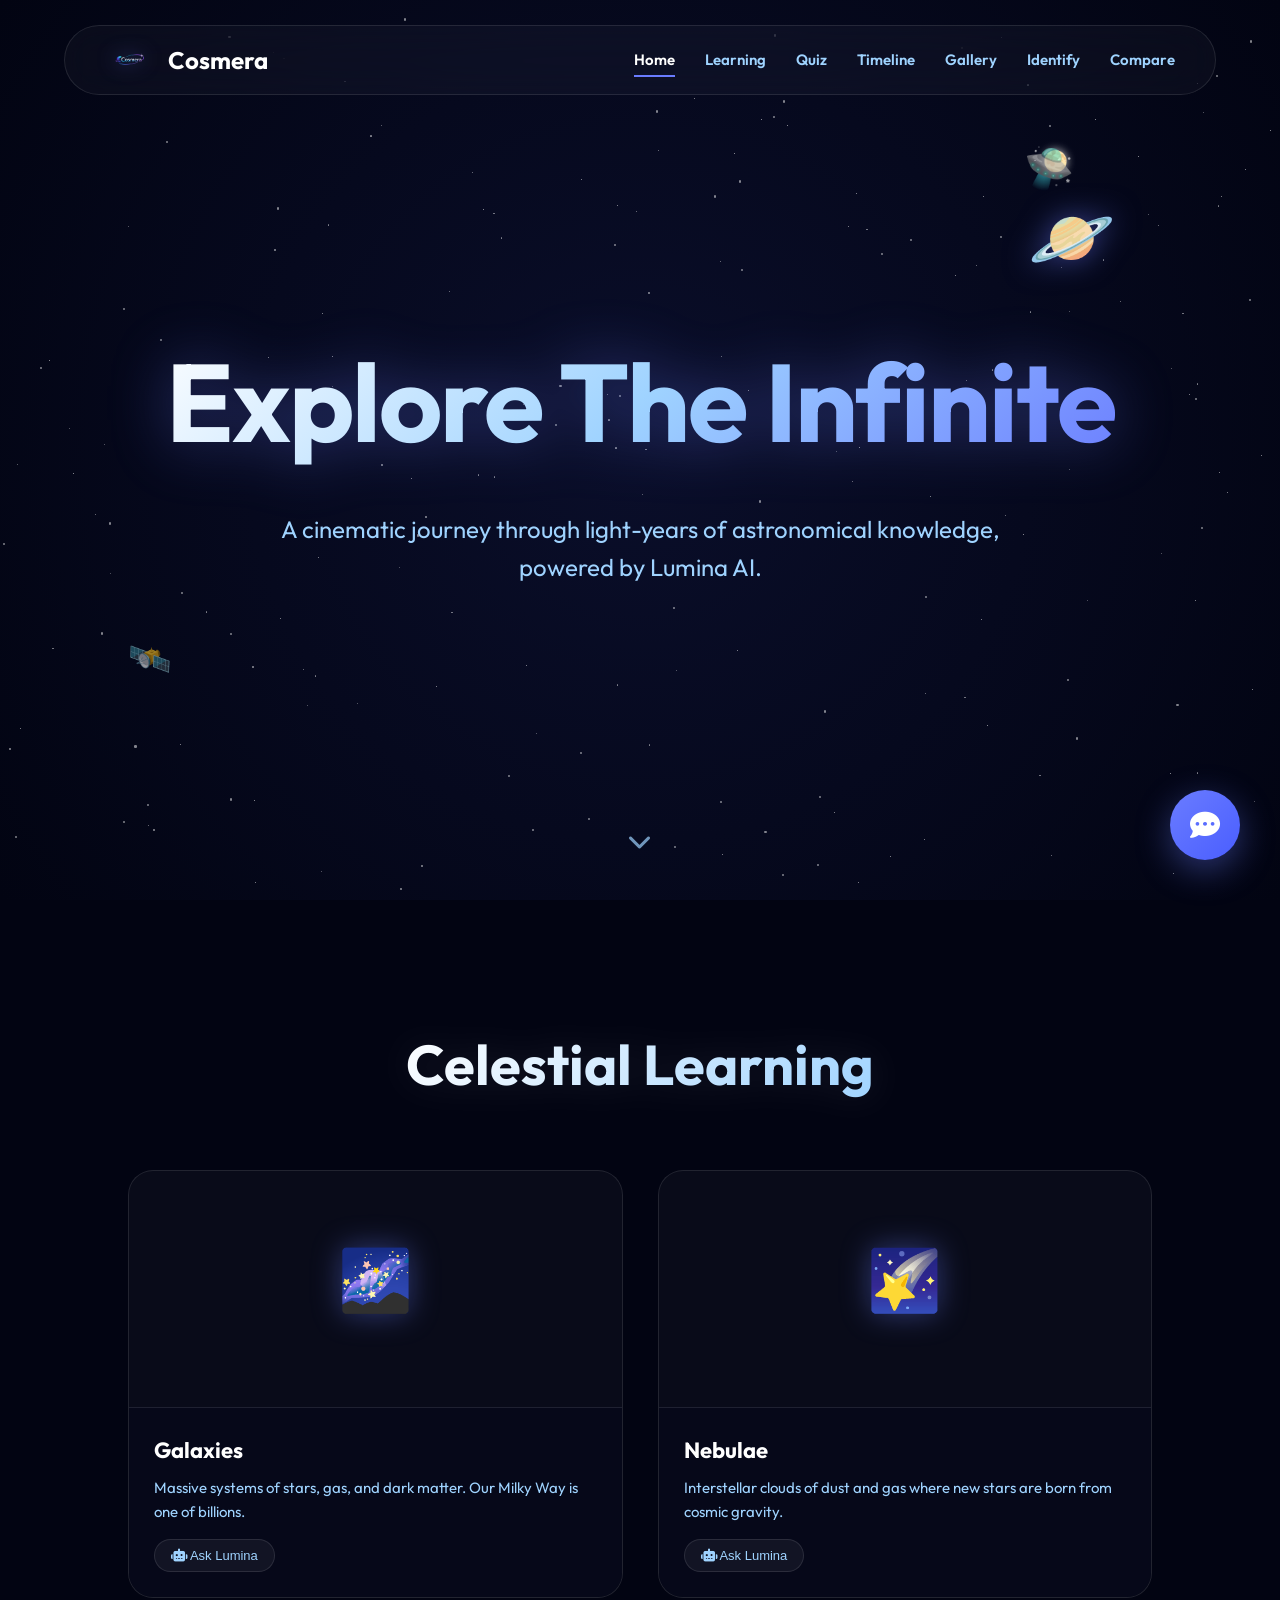
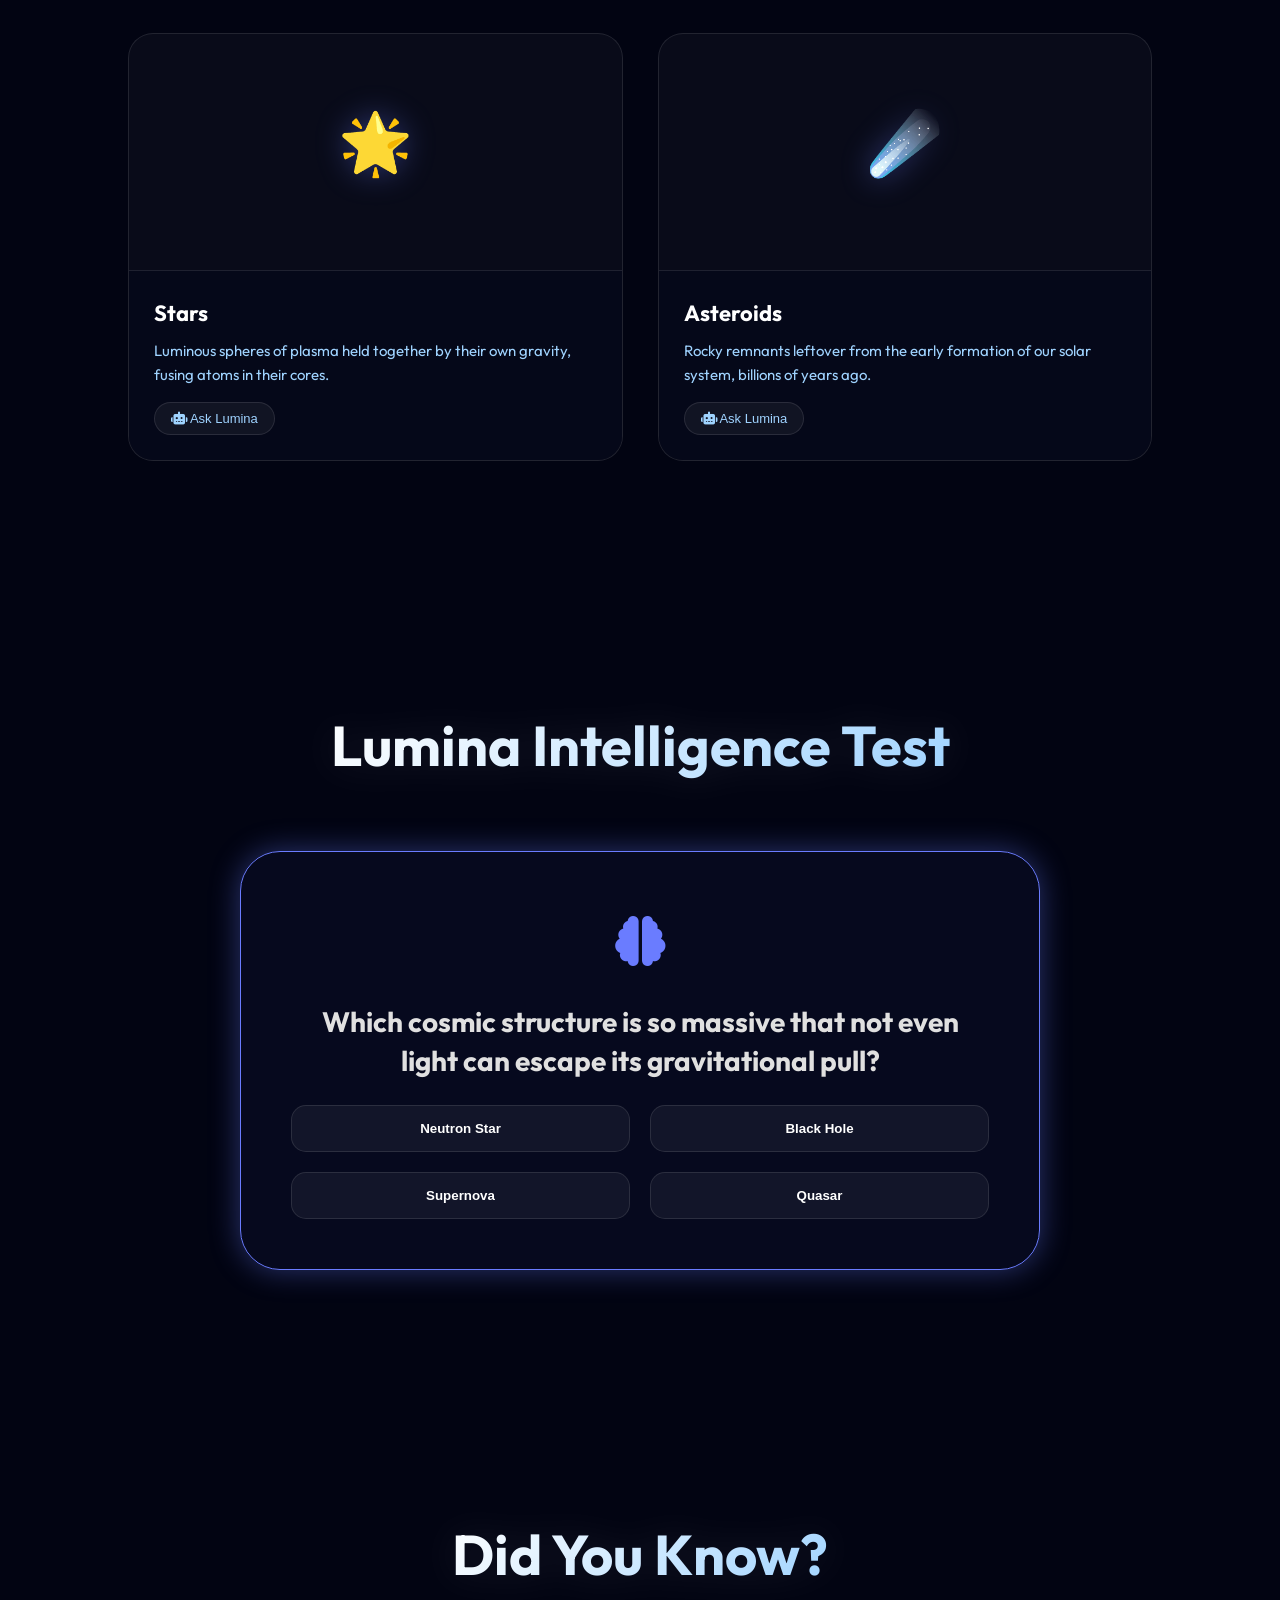
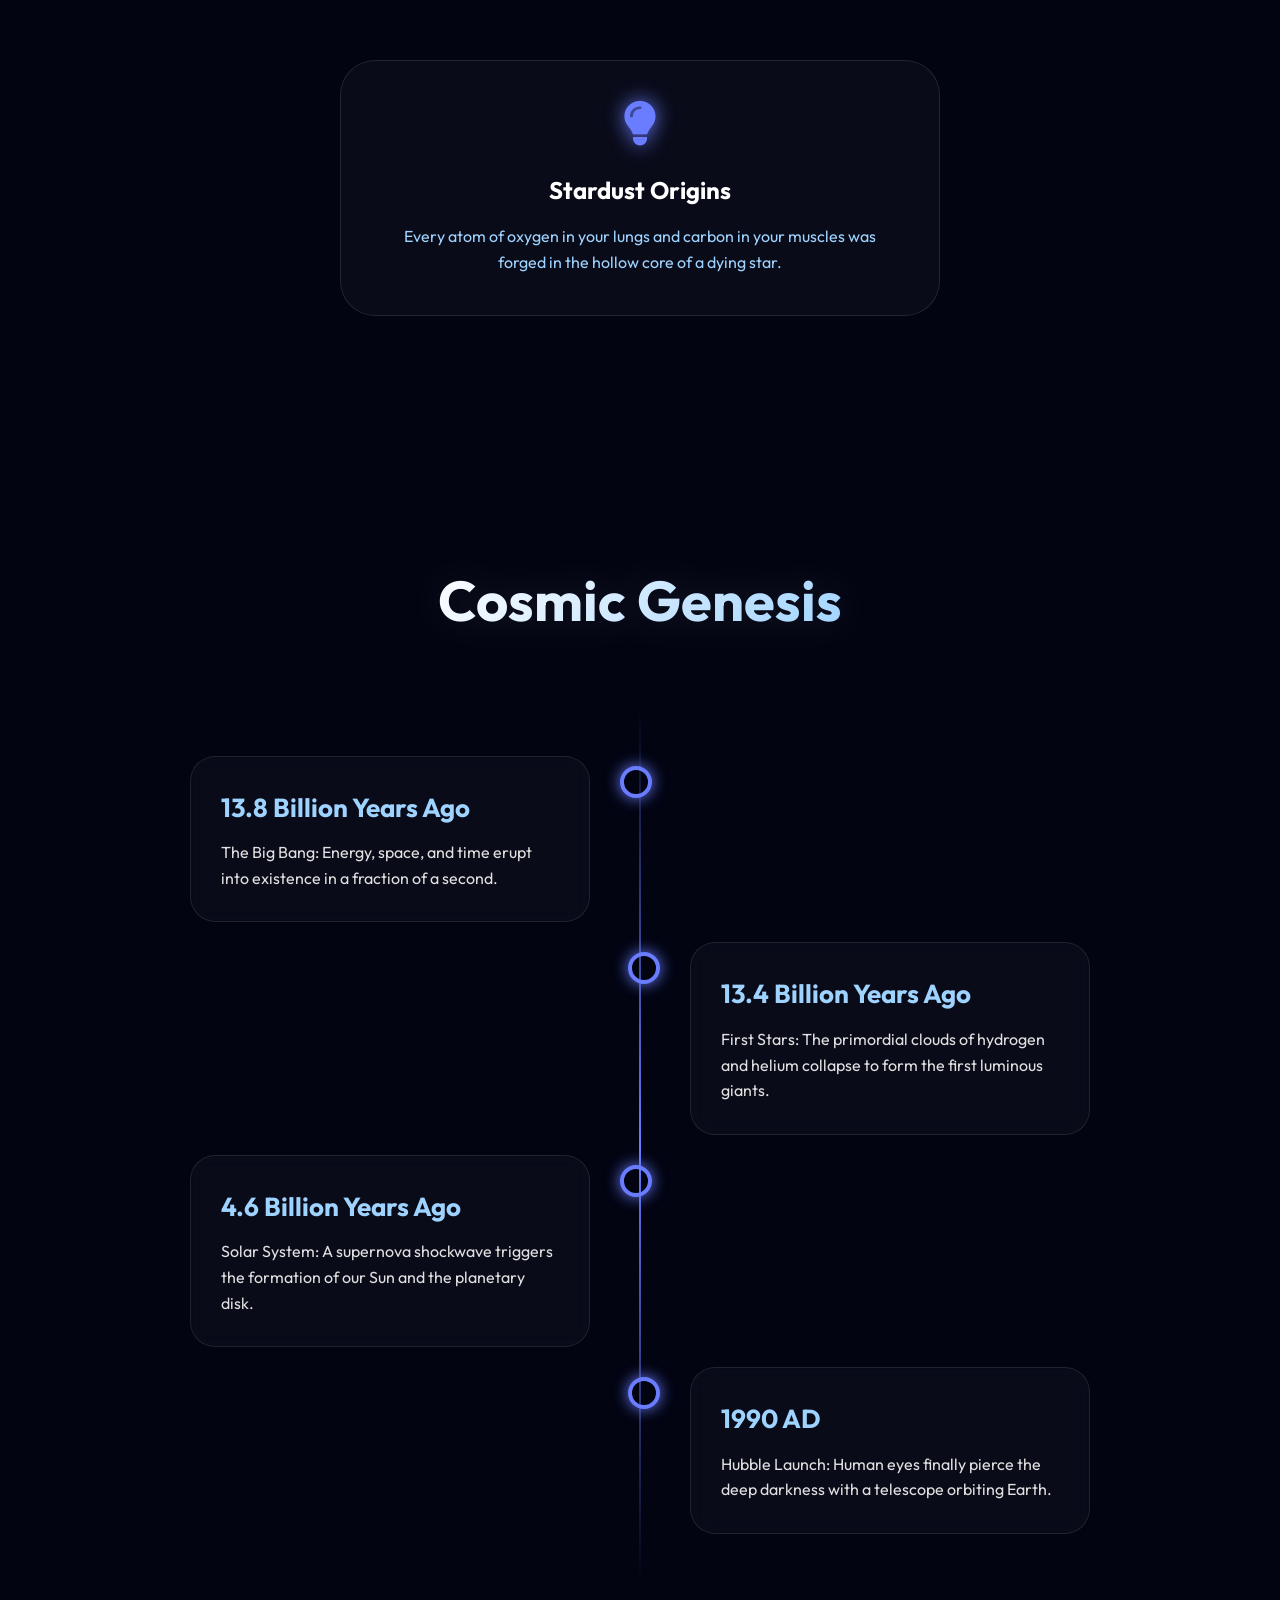
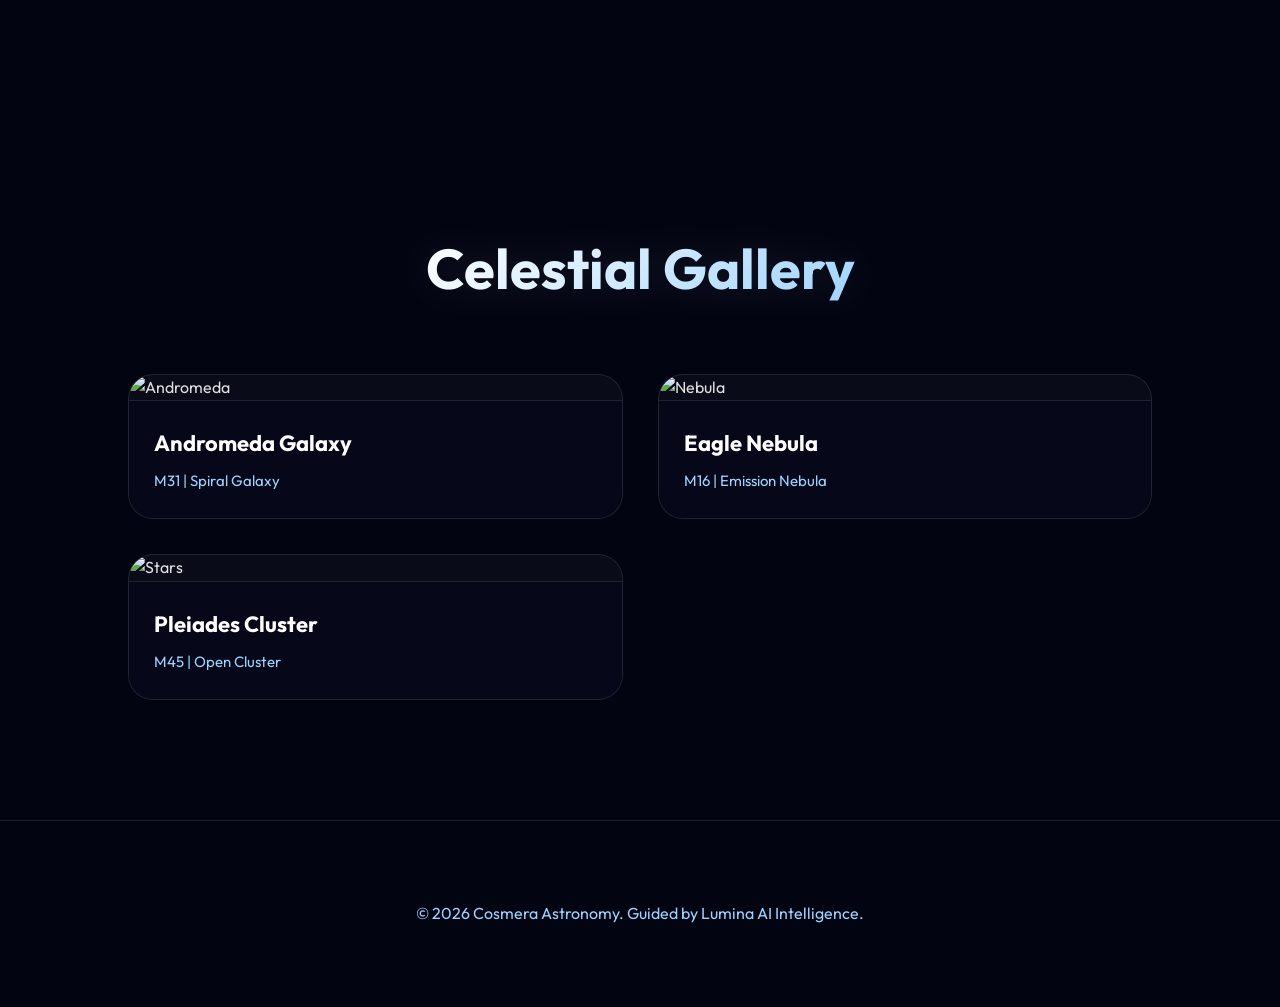
==== commit 2cac3e44: "Enhance Lumina AI with NVIDIA API, memory, and dynamic explanations" ====
--- a/index.html
+++ b/index.html
@@ -8,6 +8,7 @@
     <link href="https://fonts.googleapis.com/css2?family=Outfit:wght@300;400;600;700&display=swap" rel="stylesheet">
     <!-- Font Awesome for Icons -->
     <link rel="stylesheet" href="https://cdnjs.cloudflare.com/ajax/libs/font-awesome/6.4.0/css/all.min.css">
+    <link rel="stylesheet" href="cosmic-animations.css">
     
     <style>
         :root {
@@ -748,7 +749,7 @@
         <h2 class="section-title">Celestial Learning</h2>
         <div class="gallery-grid">
             <div class="gallery-card">
-                <img src="https://images.unsplash.com/photo-1462332420958-a05d1e002413?auto=format&fit=crop&w=400&q=80" alt="Galaxies">
+                <div style="text-align: center; padding: 60px 0;"><span class="cosmic-icon-illustration">🌌</span></div>
                 <div class="gallery-card-info">
                     <h3>Galaxies</h3>
                     <p style="margin-bottom:15px;">Massive systems of stars, gas, and dark matter. Our Milky Way is one of billions.</p>
@@ -756,7 +757,7 @@
                 </div>
             </div>
             <div class="gallery-card">
-                <img src="https://images.unsplash.com/photo-1446776811953-b23d57bd21aa?auto=format&fit=crop&w=400&q=80" alt="Nebulae">
+                <div style="text-align: center; padding: 60px 0;"><span class="cosmic-icon-illustration">🌠</span></div>
                 <div class="gallery-card-info">
                     <h3>Nebulae</h3>
                     <p style="margin-bottom:15px;">Interstellar clouds of dust and gas where new stars are born from cosmic gravity.</p>
@@ -764,7 +765,7 @@
                 </div>
             </div>
             <div class="gallery-card">
-                <img src="https://images.unsplash.com/photo-1614728894747-a83421e2b9c9?auto=format&fit=crop&w=400&q=80" alt="Stars">
+                <div style="text-align: center; padding: 60px 0;"><span class="cosmic-icon-illustration">🌟</span></div>
                 <div class="gallery-card-info">
                     <h3>Stars</h3>
                     <p style="margin-bottom:15px;">Luminous spheres of plasma held together by their own gravity, fusing atoms in their cores.</p>
@@ -772,7 +773,7 @@
                 </div>
             </div>
             <div class="gallery-card">
-                <img src="https://images.unsplash.com/photo-1516331138075-f3adc1e149cd?auto=format&fit=crop&w=400&q=80" alt="Asteroids">
+                <div style="text-align: center; padding: 60px 0;"><span class="cosmic-icon-illustration">☄️</span></div>
                 <div class="gallery-card-info">
                     <h3>Asteroids</h3>
                     <p style="margin-bottom:15px;">Rocky remnants leftover from the early formation of our solar system, billions of years ago.</p>
@@ -1112,5 +1113,6 @@
             setTimeout(() => { if(!document.getElementById('chatPanel').classList.contains('open')) toggleChat(); askQuick('Tell me more about the ' + t); }, 500);
         }
     </script>
+    <script src="cosmic-animations.js"></script>
 </body>
 </html>
--- a/cosmic-animations.css
+++ b/cosmic-animations.css
@@ -0,0 +1,205 @@
+/* cosmic-animations.css */
+
+/* 1 & 4. Background Animated Space Objects and Comets */
+.space-object {
+    position: fixed;
+    pointer-events: none;
+    z-index: -1;
+    opacity: 0.6;
+}
+
+/* 2. Floating Rocket */
+.floating-rocket {
+    position: fixed;
+    top: 25%;
+    left: -100px;
+    font-size: 40px;
+    z-index: 0;
+    pointer-events: none;
+    animation: flyRight 12s linear infinite;
+    filter: drop-shadow(0 0 10px rgba(255,100,0,0.5));
+}
+
+@keyframes flyRight {
+    0% { transform: translate(-100px, 0) rotate(45deg); opacity: 0; }
+    5% { opacity: 1; }
+    95% { opacity: 1; }
+    100% { transform: translate(120vw, -100px) rotate(45deg); opacity: 0; }
+}
+
+/* 3. Orbiting Planet Animation */
+.orbiting-planet-container {
+    position: fixed;
+    top: 20%;
+    right: 15%;
+    width: 60px;
+    height: 60px;
+    z-index: -1;
+    pointer-events: none;
+}
+.planet {
+    font-size: 70px;
+    filter: drop-shadow(0 0 15px rgba(106, 124, 255, 0.5));
+}
+.moon-orbit {
+    position: absolute;
+    top: 50%;
+    left: 50%;
+    width: 120px;
+    height: 120px;
+    margin-top: -60px;
+    margin-left: -60px;
+    border-radius: 50%;
+    animation: orbitSpin 6s linear infinite;
+}
+.moon {
+    position: absolute;
+    top: -5px;
+    left: 45px;
+    font-size: 20px;
+    filter: drop-shadow(0 0 5px rgba(255,255,255,0.8));
+}
+
+@keyframes orbitSpin {
+    from { transform: rotate(0deg); }
+    to { transform: rotate(360deg); }
+}
+
+/* 4. Moving Comets */
+.comet {
+    position: fixed;
+    top: -50px;
+    right: -50px;
+    width: 2px;
+    height: 60px;
+    background: linear-gradient(to bottom, rgba(255,255,255,1), transparent);
+    z-index: -1;
+    pointer-events: none;
+    animation: cometStreak 5s linear infinite;
+    opacity: 0;
+    transform: rotate(-45deg);
+    filter: drop-shadow(0 0 5px rgba(255, 255, 255, 0.8));
+}
+
+@keyframes cometStreak {
+    0% { transform: translate(0, 0) rotate(-45deg); opacity: 0; }
+    5% { opacity: 1; }
+    10% { transform: translate(-100vw, 100vh) rotate(-45deg); opacity: 0; }
+    100% { opacity: 0; }
+}
+
+.comet:nth-child(2) { animation-delay: 2.5s; top: 10%; right: -50px; }
+.comet:nth-child(3) { animation-delay: 4.8s; top: -50px; right: 30%; }
+
+/* 5. Interactive Hover Animation */
+.section, .gallery-card, .fact-card, .compare-box, .knowledge-card, .glossary-item {
+    position: relative;
+}
+.section:hover .hover-star, 
+.gallery-card:hover .hover-star, 
+.fact-card:hover .hover-star, 
+.compare-box:hover .hover-star, 
+.knowledge-card:hover .hover-star, 
+.glossary-item:hover .hover-star {
+    opacity: 1;
+    transform: scale(1) rotate(45deg);
+}
+.hover-star {
+    position: absolute;
+    color: var(--accent-secondary);
+    font-size: 18px;
+    opacity: 0;
+    transform: scale(0) rotate(0deg);
+    transition: 0.4s cubic-bezier(0.175, 0.885, 0.32, 1.275);
+    pointer-events: none;
+    filter: drop-shadow(0 0 5px var(--accent-secondary));
+    z-index: 10;
+}
+.hover-star-1 { top: -15px; right: -15px; }
+.hover-star-2 { bottom: -15px; left: -15px; transition-delay: 0.1s; }
+
+
+/* 6. Animated Astronaut near Chat */
+.chat-astronaut {
+    position: absolute;
+    top: -70px;
+    left: 30px;
+    font-size: 50px;
+    animation: floatAstronaut 3s ease-in-out infinite;
+    pointer-events: none;
+    filter: drop-shadow(0 0 10px rgba(255,255,255,0.3));
+    z-index: 2501;
+}
+@keyframes floatAstronaut {
+    0%, 100% { transform: translateY(0) rotate(-5deg); }
+    50% { transform: translateY(-20px) rotate(5deg); }
+}
+
+/* 7. Parallax Space Background (multiple star layers) */
+#parallax-starfield {
+    position: fixed;
+    top: 0;
+    left: 0;
+    width: 100%;
+    height: 100%;
+    z-index: -2;
+    pointer-events: none;
+    overflow: hidden;
+}
+.layer {
+    position: absolute;
+    top: -50%;
+    left: -50%;
+    width: 200%;
+    height: 200%;
+}
+.layer-1 { background: transparent; }
+.layer-2 { background: transparent; }
+.layer-3 { background: transparent; }
+
+/* 8. Loading Animation for Lumina */
+.loader { display: none; margin-top: 40px; }
+.cosmic-loader {
+    position: relative;
+    width: 80px;
+    height: 80px;
+    margin: 0 auto 20px;
+}
+.cosmic-loader .core-planet {
+    position: absolute;
+    top: 50%;
+    left: 50%;
+    transform: translate(-50%, -50%);
+    font-size: 35px;
+    filter: drop-shadow(0 0 10px var(--accent-primary));
+}
+.cosmic-loader .orbit-ring {
+    position: absolute;
+    top: 0; left: 0; width: 100%; height: 100%;
+    border: 3px solid transparent;
+    border-top-color: var(--accent-secondary);
+    border-bottom-color: var(--accent-primary);
+    border-radius: 50%;
+    animation: cosmicSpin 1.2s linear infinite;
+}
+.cosmic-loader .orbit-moon {
+    position: absolute;
+    top: -6px; left: 50%;
+    transform: translateX(-50%);
+    font-size: 14px;
+    filter: drop-shadow(0 0 8px white);
+}
+@keyframes cosmicSpin { to { transform: rotate(360deg); } }
+
+/* 9. Cartoon Cosmic Illustrations */
+.cosmic-icon-illustration {
+    font-size: 60px;
+    display: block;
+    margin-bottom: 20px;
+    filter: drop-shadow(0 0 15px rgba(106, 124, 255, 0.4));
+    animation: floatIcon 4s ease-in-out infinite;
+}
+@keyframes floatIcon {
+    0%, 100% { transform: translateY(0); }
+    50% { transform: translateY(-10px); }
+}
